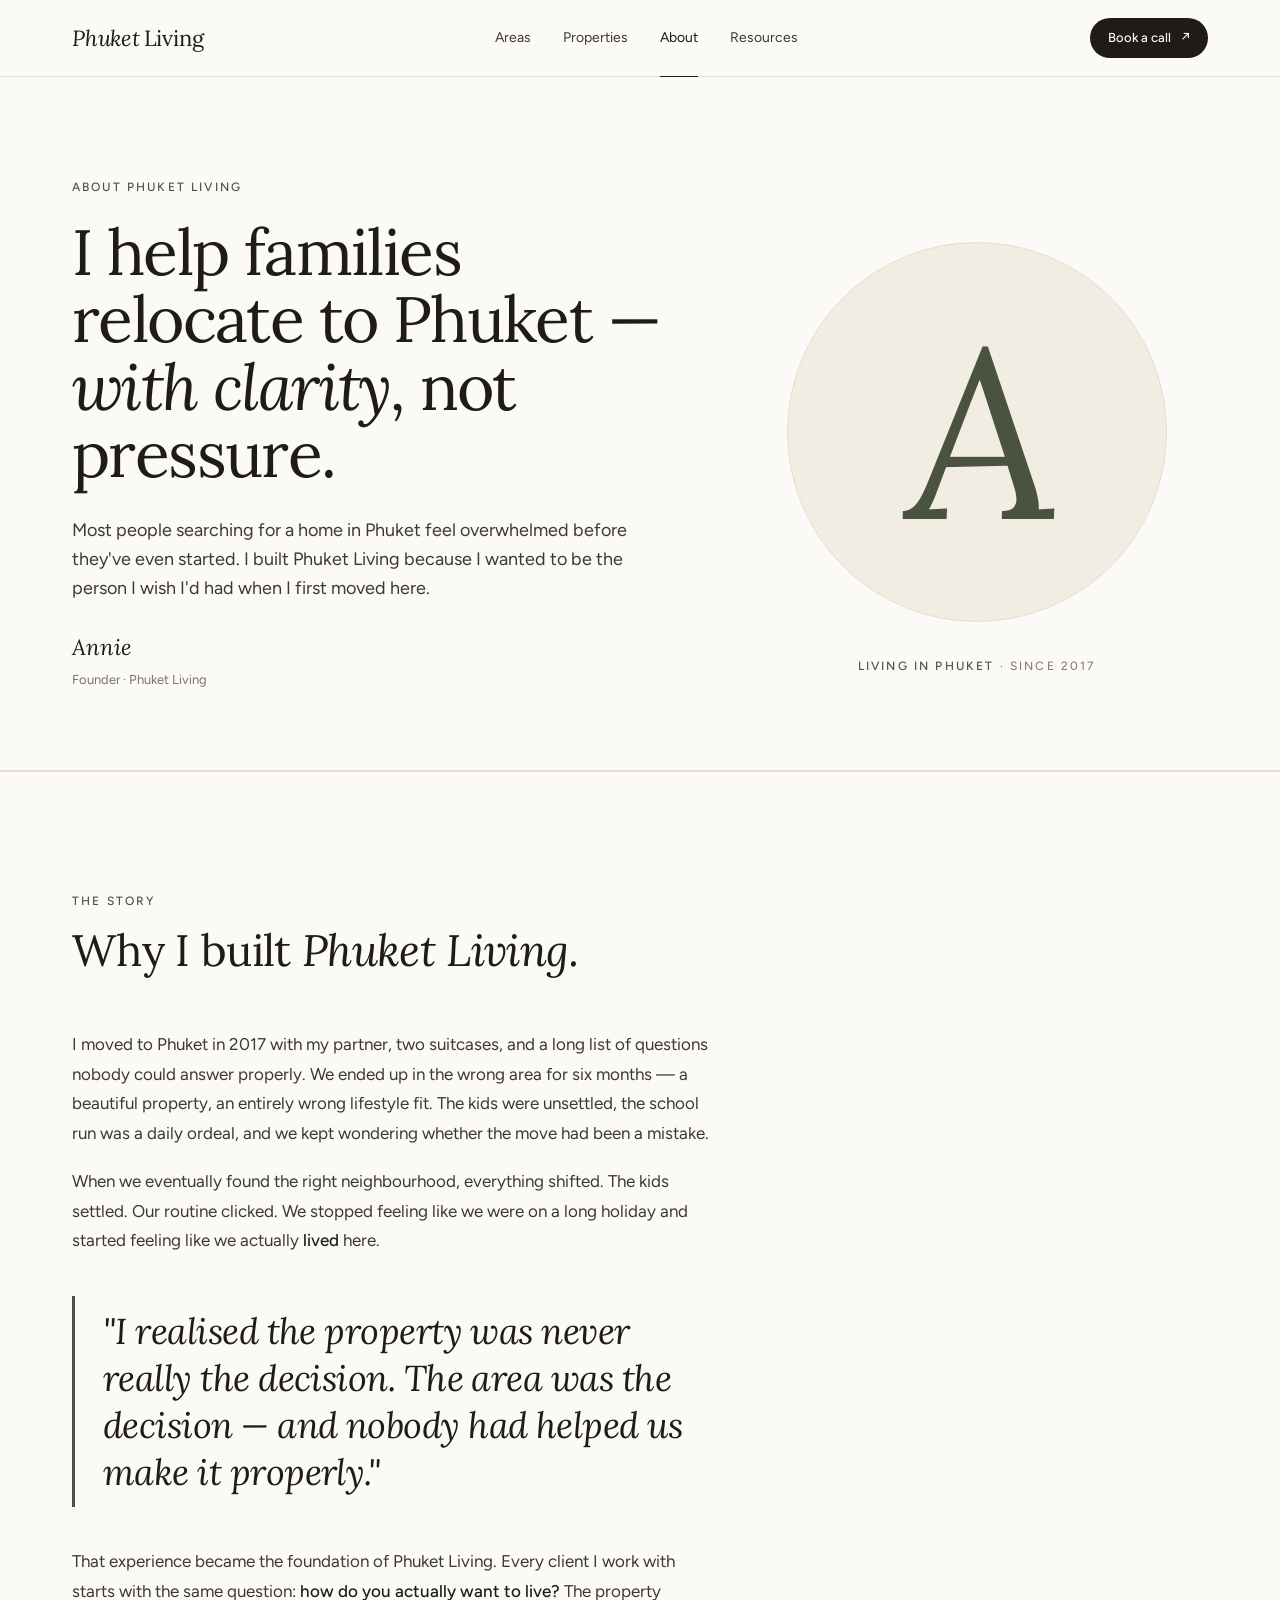
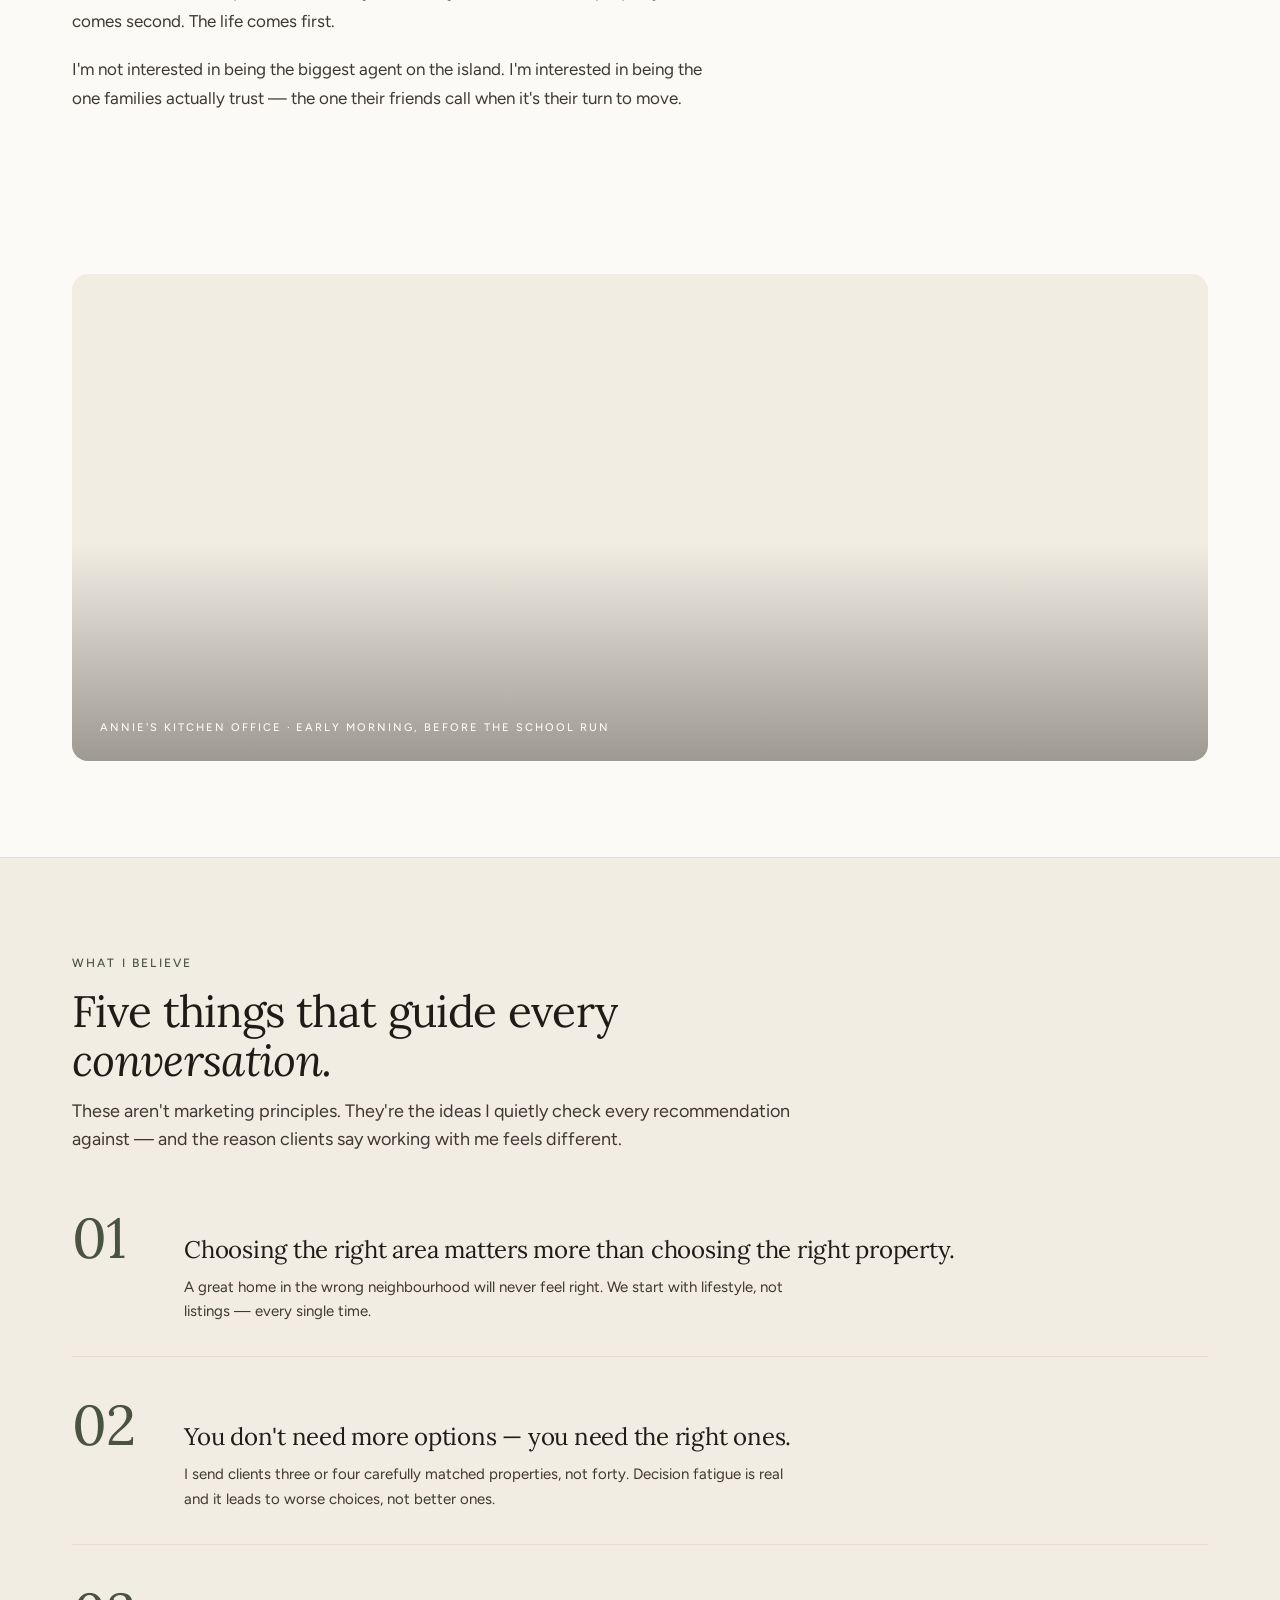
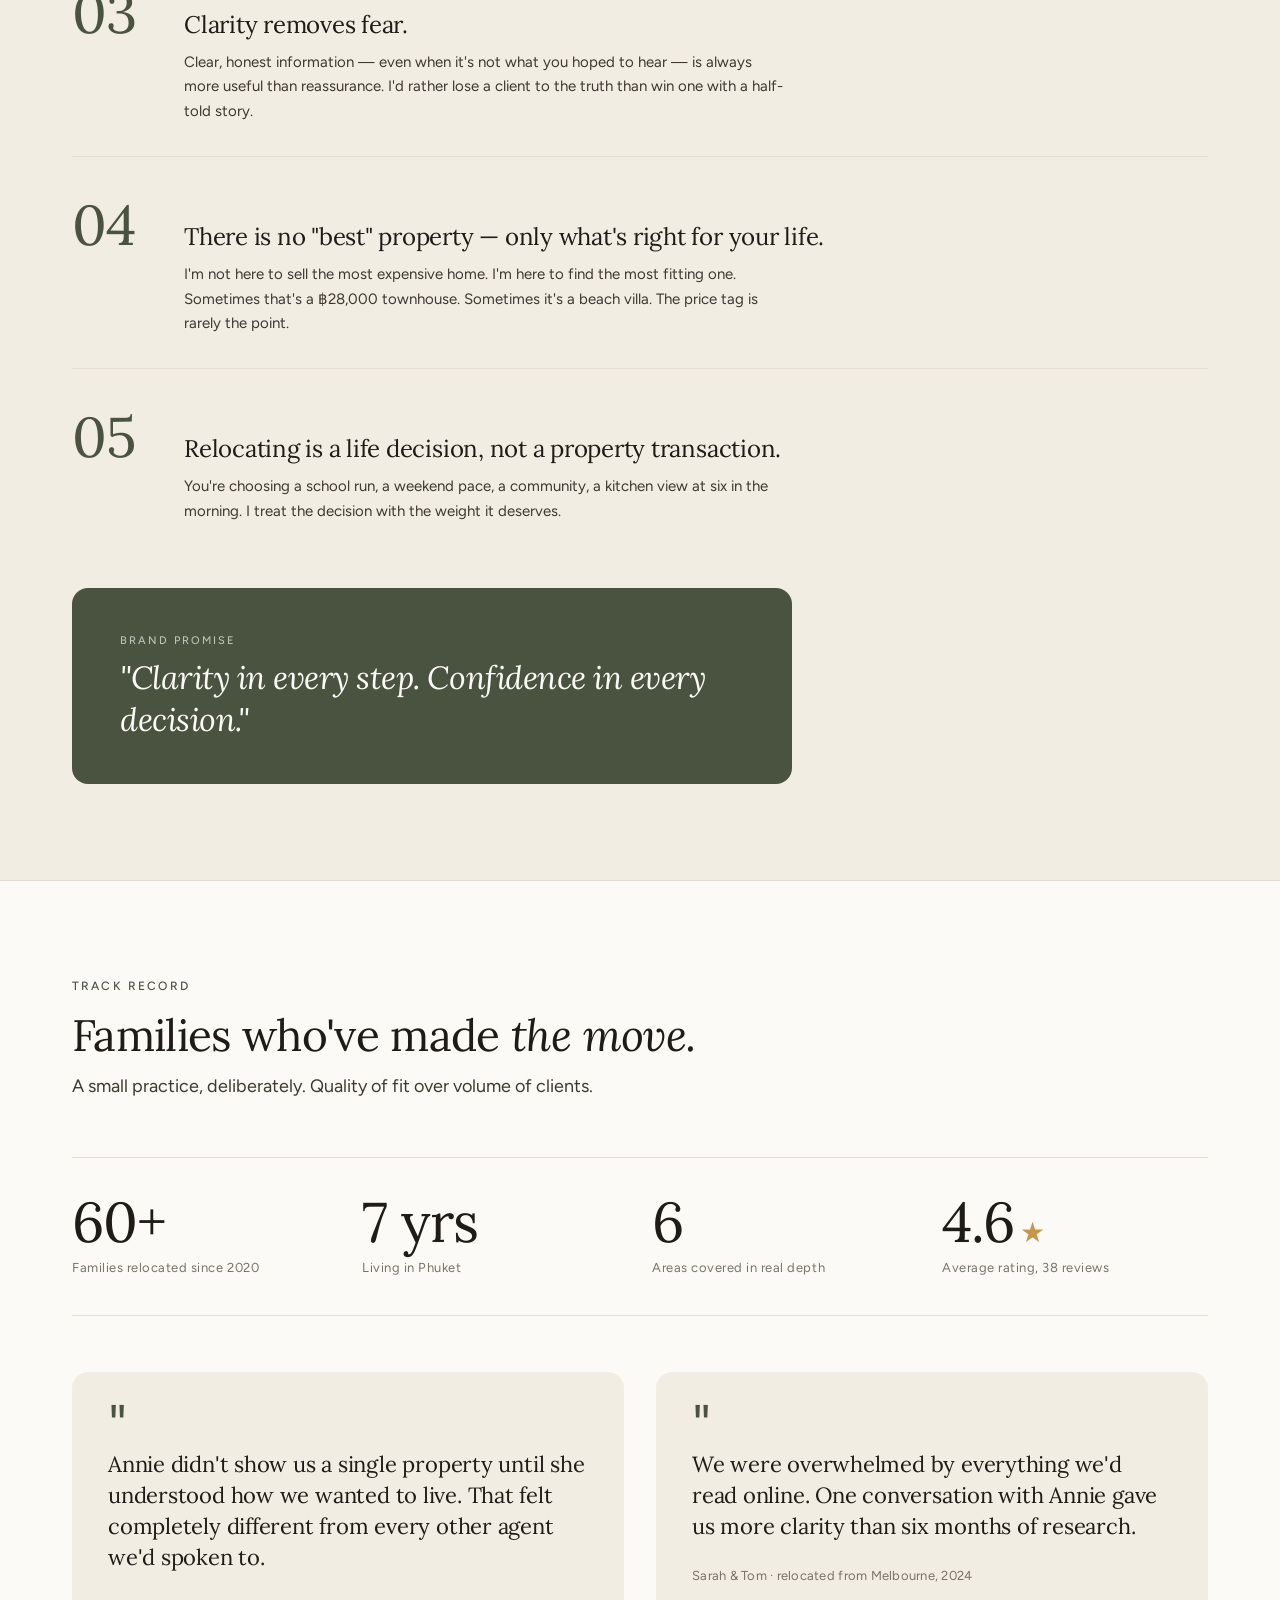
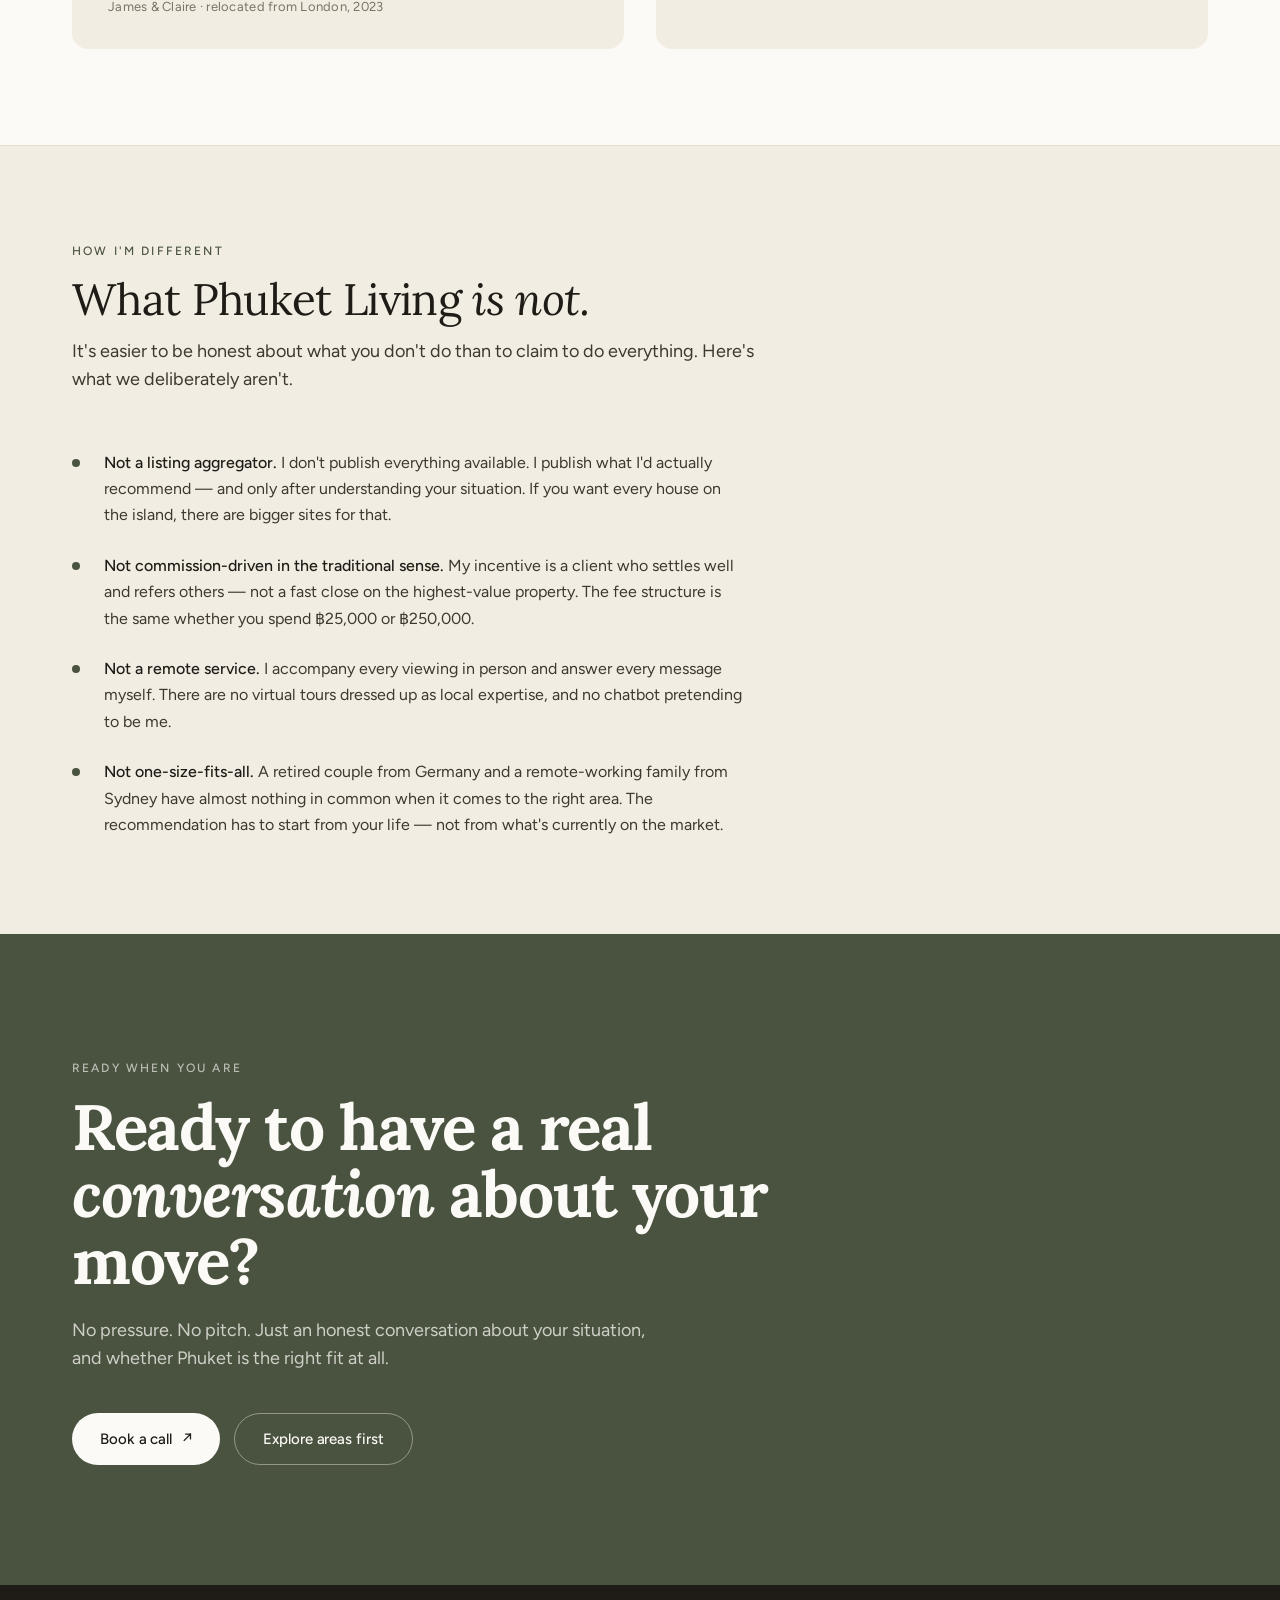
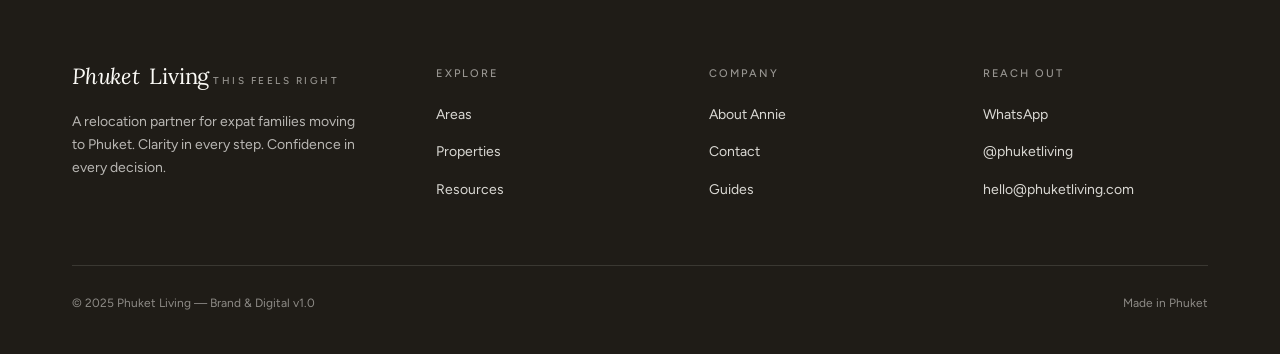
==== about.html @ 4c43e822 "Build About page (page 5 of high-fidelity rebuild) Editorial founder page that translates the brand " ====
<!DOCTYPE html>
<html lang="en">
<head>
<meta charset="UTF-8">
<meta name="viewport" content="width=device-width, initial-scale=1.0">
<title>About — Phuket Living</title>
<meta name="description" content="I help expat families relocate to Phuket — with clarity, not pressure. Annie, founder of Phuket Living. Living in Phuket since 2017.">

<link rel="preconnect" href="https://fonts.googleapis.com">
<link rel="preconnect" href="https://fonts.gstatic.com" crossorigin>
<link href="https://fonts.googleapis.com/css2?family=Lora:ital,wght@0,400;0,500;1,400;1,500&family=Figtree:wght@400;500;600&display=swap" rel="stylesheet">

<link rel="stylesheet" href="assets/css/main.css">
</head>
<body>

<!-- =========================================================
     NAV
     ========================================================= -->
<header class="site-nav">
  <div class="wrap row">
    <a href="index.html" class="wordmark" aria-label="Phuket Living — home">
      <span class="ph">Phuket</span><span>Living</span>
    </a>
    <nav class="links" aria-label="Primary">
      <a href="areas.html">Areas</a>
      <a href="properties.html">Properties</a>
      <a href="about.html" class="active">About</a>
      <a href="resources.html">Resources</a>
    </nav>
    <a href="contact.html" class="btn btn-primary btn-sm">Book a call <span class="arrow">↗</span></a>
    <button class="nav-toggle" aria-label="Open menu">
      <svg width="18" height="14" viewBox="0 0 18 14" fill="none"><path d="M1 1h16M1 7h16M1 13h16" stroke="#1F1C17" stroke-width="1.4" stroke-linecap="round"/></svg>
    </button>
  </div>
</header>

<!-- =========================================================
     ABOUT HERO
     ========================================================= -->
<section style="background: var(--paper); border-bottom: 1px solid var(--line);">
  <div class="wrap">
    <div class="about-hero">
      <div class="text">
        <span class="eyebrow">About Phuket Living</span>
        <h1>I help families relocate to Phuket — <em>with clarity,</em> not pressure.</h1>
        <p class="intro">Most people searching for a home in Phuket feel overwhelmed before they've even started. I built Phuket Living because I wanted to be the person I wish I'd had when I first moved here.</p>
        <p class="signature">Annie</p>
        <p class="role">Founder · Phuket Living</p>
      </div>
      <div>
        <div class="portrait">
          <span class="initial">A</span>
          <span class="since">Living in Phuket <span>· since 2017</span></span>
        </div>
      </div>
    </div>
  </div>
</section>

<!-- =========================================================
     THE STORY
     ========================================================= -->
<section class="section paper" style="padding-top: 120px;">
  <div class="wrap">
    <div class="section-head">
      <span class="eyebrow">The story</span>
      <h2 class="h2">Why I built <em>Phuket Living.</em></h2>
    </div>

    <div class="prose">
      <p>I moved to Phuket in 2017 with my partner, two suitcases, and a long list of questions nobody could answer properly. We ended up in the wrong area for six months — a beautiful property, an entirely wrong lifestyle fit. The kids were unsettled, the school run was a daily ordeal, and we kept wondering whether the move had been a mistake.</p>
      <p>When we eventually found the right neighbourhood, everything shifted. The kids settled. Our routine clicked. We stopped feeling like we were on a long holiday and started feeling like we actually <strong>lived</strong> here.</p>

      <div class="pull-quote">"I realised the property was never really the decision. The area was the decision — and nobody had helped us make it properly."</div>

      <p>That experience became the foundation of Phuket Living. Every client I work with starts with the same question: <strong>how do you actually want to live?</strong> The property comes second. The life comes first.</p>
      <p>I'm not interested in being the biggest agent on the island. I'm interested in being the one families actually trust — the one their friends call when it's their turn to move.</p>
    </div>
  </div>
</section>

<!-- =========================================================
     LIFESTYLE IMAGE STRIP
     ========================================================= -->
<section style="padding: 64px 0 96px; background: var(--paper);">
  <div class="wrap">
    <div class="hero-media" style="margin-top: 0; aspect-ratio: 21/9; background-image: url('https://images.unsplash.com/photo-1600596542815-ffad4c1539a9?auto=format&fit=crop&w=1800&q=80');">
      <span class="caption">Annie's kitchen office · early morning, before the school run</span>
    </div>
  </div>
</section>

<!-- =========================================================
     WHAT I BELIEVE
     ========================================================= -->
<section class="section sand">
  <div class="wrap">
    <div class="section-head">
      <span class="eyebrow">What I believe</span>
      <h2 class="h2">Five things that guide every <em>conversation.</em></h2>
      <p class="lead">These aren't marketing principles. They're the ideas I quietly check every recommendation against — and the reason clients say working with me feels different.</p>
    </div>

    <div class="belief-list">
      <div class="belief-item">
        <span class="belief-num">01</span>
        <div>
          <p class="belief-title">Choosing the right area matters more than choosing the right property.</p>
          <p class="belief-desc">A great home in the wrong neighbourhood will never feel right. We start with lifestyle, not listings — every single time.</p>
        </div>
      </div>

      <div class="belief-item">
        <span class="belief-num">02</span>
        <div>
          <p class="belief-title">You don't need more options — you need the right ones.</p>
          <p class="belief-desc">I send clients three or four carefully matched properties, not forty. Decision fatigue is real and it leads to worse choices, not better ones.</p>
        </div>
      </div>

      <div class="belief-item">
        <span class="belief-num">03</span>
        <div>
          <p class="belief-title">Clarity removes fear.</p>
          <p class="belief-desc">Clear, honest information — even when it's not what you hoped to hear — is always more useful than reassurance. I'd rather lose a client to the truth than win one with a half-told story.</p>
        </div>
      </div>

      <div class="belief-item">
        <span class="belief-num">04</span>
        <div>
          <p class="belief-title">There is no "best" property — only what's right for your life.</p>
          <p class="belief-desc">I'm not here to sell the most expensive home. I'm here to find the most fitting one. Sometimes that's a ฿28,000 townhouse. Sometimes it's a beach villa. The price tag is rarely the point.</p>
        </div>
      </div>

      <div class="belief-item">
        <span class="belief-num">05</span>
        <div>
          <p class="belief-title">Relocating is a life decision, not a property transaction.</p>
          <p class="belief-desc">You're choosing a school run, a weekend pace, a community, a kitchen view at six in the morning. I treat the decision with the weight it deserves.</p>
        </div>
      </div>
    </div>

    <div class="brand-promise">
      <span class="label">Brand promise</span>
      <span class="quote">"Clarity in every step. Confidence in every decision."</span>
    </div>
  </div>
</section>

<!-- =========================================================
     TRACK RECORD
     ========================================================= -->
<section class="section paper">
  <div class="wrap">
    <div class="section-head">
      <span class="eyebrow">Track record</span>
      <h2 class="h2">Families who've made <em>the move.</em></h2>
      <p class="lead">A small practice, deliberately. Quality of fit over volume of clients.</p>
    </div>

    <div class="stat-row four">
      <div class="stat">
        <div class="v">60+</div>
        <div class="k">Families relocated since 2020</div>
      </div>
      <div class="stat">
        <div class="v">7 yrs</div>
        <div class="k">Living in Phuket</div>
      </div>
      <div class="stat">
        <div class="v">6</div>
        <div class="k">Areas covered in real depth</div>
      </div>
      <div class="stat">
        <div class="v">4.6<span style="font-size:0.5em; color:var(--ochre); margin-left:6px;">★</span></div>
        <div class="k">Average rating, 38 reviews</div>
      </div>
    </div>

    <div class="quote-grid">
      <article class="quote-card">
        <div class="qmark">"</div>
        <p class="text">Annie didn't show us a single property until she understood how we wanted to live. That felt completely different from every other agent we'd spoken to.</p>
        <p class="attr">James &amp; Claire · relocated from London, 2023</p>
      </article>

      <article class="quote-card">
        <div class="qmark">"</div>
        <p class="text">We were overwhelmed by everything we'd read online. One conversation with Annie gave us more clarity than six months of research.</p>
        <p class="attr">Sarah &amp; Tom · relocated from Melbourne, 2024</p>
      </article>
    </div>
  </div>
</section>

<!-- =========================================================
     HOW I'M DIFFERENT (WHAT IT'S NOT)
     ========================================================= -->
<section class="section sand">
  <div class="wrap">
    <div class="section-head">
      <span class="eyebrow">How I'm different</span>
      <h2 class="h2">What Phuket Living <em>is not.</em></h2>
      <p class="lead">It's easier to be honest about what you don't do than to claim to do everything. Here's what we deliberately aren't.</p>
    </div>

    <div class="diff-list">
      <div class="diff-item">
        <span class="diff-dot"></span>
        <p class="diff-text"><strong>Not a listing aggregator.</strong> I don't publish everything available. I publish what I'd actually recommend — and only after understanding your situation. If you want every house on the island, there are bigger sites for that.</p>
      </div>
      <div class="diff-item">
        <span class="diff-dot"></span>
        <p class="diff-text"><strong>Not commission-driven in the traditional sense.</strong> My incentive is a client who settles well and refers others — not a fast close on the highest-value property. The fee structure is the same whether you spend ฿25,000 or ฿250,000.</p>
      </div>
      <div class="diff-item">
        <span class="diff-dot"></span>
        <p class="diff-text"><strong>Not a remote service.</strong> I accompany every viewing in person and answer every message myself. There are no virtual tours dressed up as local expertise, and no chatbot pretending to be me.</p>
      </div>
      <div class="diff-item">
        <span class="diff-dot"></span>
        <p class="diff-text"><strong>Not one-size-fits-all.</strong> A retired couple from Germany and a remote-working family from Sydney have almost nothing in common when it comes to the right area. The recommendation has to start from your life — not from what's currently on the market.</p>
      </div>
    </div>
  </div>
</section>

<!-- =========================================================
     FOOTER CTA
     ========================================================= -->
<section class="cta-block">
  <div class="wrap">
    <span class="eyebrow">Ready when you are</span>
    <h2>Ready to have a real <em>conversation</em> about your move?</h2>
    <p class="sub">No pressure. No pitch. Just an honest conversation about your situation, and whether Phuket is the right fit at all.</p>
    <div class="cta-row">
      <a href="contact.html" class="btn btn-on-dark">Book a call <span class="arrow">↗</span></a>
      <a href="areas.html" class="btn btn-ghost-on-dark">Explore areas first</a>
    </div>
  </div>
</section>

<!-- =========================================================
     FOOTER
     ========================================================= -->
<footer class="site-foot">
  <div class="wrap">
    <div class="row">
      <div>
        <span class="wordmark"><span class="ph">Phuket</span>&nbsp;Living<span class="tag">This feels right</span></span>
        <p>A relocation partner for expat families moving to Phuket. Clarity in every step. Confidence in every decision.</p>
      </div>
      <div>
        <h4>Explore</h4>
        <ul>
          <li><a href="areas.html">Areas</a></li>
          <li><a href="properties.html">Properties</a></li>
          <li><a href="resources.html">Resources</a></li>
        </ul>
      </div>
      <div>
        <h4>Company</h4>
        <ul>
          <li><a href="about.html">About Annie</a></li>
          <li><a href="contact.html">Contact</a></li>
          <li><a href="resources.html">Guides</a></li>
        </ul>
      </div>
      <div>
        <h4>Reach out</h4>
        <ul>
          <li><a href="#">WhatsApp</a></li>
          <li><a href="#">@phuketliving</a></li>
          <li><a href="mailto:hello@phuketliving.com">hello@phuketliving.com</a></li>
        </ul>
      </div>
    </div>
    <div class="legal">
      <span>© 2025 Phuket Living — Brand &amp; Digital v1.0</span>
      <span>Made in Phuket</span>
    </div>
  </div>
</footer>

</body>
</html>
---- assets/css/main.css ----
/* =========================================================
   Phuket Living — Design System v1.0
   Shared tokens & components
   ========================================================= */

/* --- Tokens --------------------------------------------- */
:root {
  /* Palette */
  --paper:      #FBFAF6;
  --sand:       #F2EDE3;
  --line:       #E4DED0;
  --olive:      #4A5340;
  --olive-soft: rgba(74, 83, 64, 0.08);
  --ochre:      #C9954B;
  --ochre-dark: #A67830;
  --ink:        #1F1C17;
  --ink-2:      #3D3830;
  --ink-muted:  #7A7365;
  --brown:      #7D5A3A;
  --leaf:       #6B7A55;
  --clay:       #BD8566;

  /* Typography */
  --serif: 'Lora', Georgia, 'Times New Roman', serif;
  --sans:  'Figtree', -apple-system, BlinkMacSystemFont, 'Segoe UI', sans-serif;

  /* Radii */
  --r-sm:   4px;
  --r-md:   8px;
  --r-lg:   16px;
  --r-pill: 999px;

  /* Layout */
  --container: 1200px;
  --gutter: 32px;

  /* Eyebrow / label tracking */
  --track-eyebrow: 0.18em;
}

/* --- Reset ---------------------------------------------- */
*, *::before, *::after { box-sizing: border-box; margin: 0; padding: 0; }
html { -webkit-font-smoothing: antialiased; -moz-osx-font-smoothing: grayscale; }
body {
  font-family: var(--sans);
  font-size: 16px;
  line-height: 1.6;
  color: var(--ink);
  background: var(--paper);
  font-weight: 400;
}
img, svg { display: block; max-width: 100%; }
a { color: inherit; text-decoration: none; }
button { font-family: inherit; cursor: pointer; border: none; background: none; color: inherit; }
::selection { background: var(--olive); color: var(--paper); }

/* --- Type scale ----------------------------------------- */
.display {
  font-family: var(--serif);
  font-weight: 400;
  font-size: clamp(48px, 8vw, 96px);
  line-height: 0.98;
  letter-spacing: -0.03em;
  color: var(--ink);
}
.h1 {
  font-family: var(--serif);
  font-weight: 400;
  font-size: clamp(40px, 5.5vw, 64px);
  line-height: 1.04;
  letter-spacing: -0.02em;
}
.h2 {
  font-family: var(--serif);
  font-weight: 400;
  font-size: clamp(30px, 3.6vw, 44px);
  line-height: 1.1;
  letter-spacing: -0.015em;
}
.h3 {
  font-family: var(--serif);
  font-weight: 400;
  font-size: 24px;
  line-height: 1.25;
  letter-spacing: -0.01em;
}
.lead {
  font-family: var(--sans);
  font-size: 18px;
  line-height: 1.55;
  color: var(--ink-2);
  font-weight: 400;
}
.body { font-size: 16px; line-height: 1.65; color: var(--ink-2); }
.small { font-size: 14px; line-height: 1.55; color: var(--ink-muted); }
.eyebrow {
  font-family: var(--sans);
  font-size: 12px;
  font-weight: 500;
  text-transform: uppercase;
  letter-spacing: var(--track-eyebrow);
  color: var(--ink-muted);
}
em, .it { font-style: italic; font-family: var(--serif); }

/* --- Layout helpers ------------------------------------- */
.wrap {
  max-width: var(--container);
  margin: 0 auto;
  padding: 0 var(--gutter);
}
.section { padding: 96px 0; border-top: 1px solid var(--line); }
.section.tight { padding: 72px 0; }
.section.sand  { background: var(--sand); }
.section.paper { background: var(--paper); }
.section-head { display: grid; gap: 14px; margin-bottom: 56px; max-width: 720px; }
.section-head .eyebrow { color: var(--olive); }

/* --- Buttons (pill, generous padding) ------------------- */
.btn {
  display: inline-flex;
  align-items: center;
  gap: 10px;
  height: 52px;
  padding: 0 28px;
  border-radius: var(--r-pill);
  font-family: var(--sans);
  font-size: 15px;
  font-weight: 500;
  letter-spacing: -0.005em;
  white-space: nowrap;
  transition: transform .15s ease, background .2s ease, color .2s ease, border-color .2s ease;
}
.btn:hover { transform: translateY(-1px); }
.btn-primary { background: var(--ink); color: var(--paper); }
.btn-primary:hover { background: var(--ink-2); }
.btn-accent { background: var(--ochre); color: var(--paper); }
.btn-accent:hover { background: var(--ochre-dark); }
.btn-secondary { background: var(--olive); color: var(--paper); }
.btn-secondary:hover { background: #3a4233; }
.btn-outline { background: transparent; color: var(--ink); border: 1px solid var(--ink); }
.btn-outline:hover { background: var(--ink); color: var(--paper); }
.btn-ghost { background: transparent; color: var(--ink); padding: 0 12px; }
.btn-ghost:hover { color: var(--olive); }
.btn-on-dark { background: var(--paper); color: var(--ink); }
.btn-on-dark:hover { background: var(--sand); }
.btn-ghost-on-dark { background: transparent; color: var(--paper); border: 1px solid rgba(251,250,246,0.4); }
.btn-ghost-on-dark:hover { border-color: var(--paper); }
.btn-sm { height: 40px; padding: 0 18px; font-size: 13px; }
.btn-lg { height: 60px; padding: 0 34px; font-size: 16px; }
.btn .arrow { display: inline-block; transition: transform .2s ease; }
.btn:hover .arrow { transform: translate(2px, -2px); }

/* --- Chips & tags --------------------------------------- */
.chip {
  display: inline-flex;
  align-items: center;
  height: 36px;
  padding: 0 16px;
  border-radius: var(--r-pill);
  border: 1px solid var(--line);
  background: var(--paper);
  font-size: 13px;
  color: var(--ink-2);
  transition: border-color .15s, background .15s, color .15s;
}
.chip:hover { border-color: var(--ink-muted); }
.chip.active, .chip.sel { background: var(--ink); color: var(--paper); border-color: var(--ink); }

/* --- Wordmark ------------------------------------------- */
.wordmark {
  font-family: var(--serif);
  font-weight: 400;
  font-size: 22px;
  letter-spacing: -0.01em;
  line-height: 1;
  color: var(--ink);
  display: inline-flex;
  align-items: baseline;
  gap: 4px;
}
.wordmark .ph { font-style: italic; }
.wordmark.lg { font-size: 56px; }
.wordmark.xl { font-size: 96px; }
.wordmark .tag {
  display: block;
  font-family: var(--sans);
  font-size: 10px;
  font-weight: 500;
  letter-spacing: 0.25em;
  text-transform: uppercase;
  color: var(--ink-muted);
  margin-top: 6px;
}

/* --- Nav ------------------------------------------------ */
.site-nav {
  position: sticky;
  top: 0;
  z-index: 80;
  background: rgba(251, 250, 246, 0.92);
  backdrop-filter: saturate(140%) blur(10px);
  -webkit-backdrop-filter: saturate(140%) blur(10px);
  border-bottom: 1px solid var(--line);
}
.site-nav .row {
  display: flex;
  align-items: center;
  justify-content: space-between;
  height: 76px;
}
.site-nav .links {
  display: flex;
  gap: 32px;
}
.site-nav .links a {
  font-size: 14px;
  color: var(--ink-2);
  font-weight: 400;
  transition: color .15s;
  position: relative;
}
.site-nav .links a:hover { color: var(--ink); }
.site-nav .links a.active { color: var(--ink); }
.site-nav .links a.active::after {
  content: '';
  position: absolute;
  left: 0; right: 0; bottom: -28px;
  height: 1px; background: var(--ink);
}
.site-nav .nav-cta { white-space: nowrap; }
.nav-toggle { display: none; }

/* --- Hero (homepage) ------------------------------------ */
.hero {
  padding: 120px 0 96px;
  background: var(--paper);
  position: relative;
  overflow: hidden;
}
.hero-media {
  margin-top: 64px;
  border-radius: var(--r-lg);
  overflow: hidden;
  aspect-ratio: 21 / 9;
  background-color: var(--sand);
  background-size: cover;
  background-position: center;
  position: relative;
}
.hero-media::after {
  content: '';
  position: absolute; inset: 0;
  background: linear-gradient(180deg, rgba(31,28,23,0) 55%, rgba(31,28,23,0.4) 100%);
}
.hero-media .caption {
  position: absolute;
  left: 28px; bottom: 24px;
  color: var(--paper);
  z-index: 2;
  font-family: var(--sans);
  font-size: 11px;
  font-weight: 500;
  letter-spacing: 0.18em;
  text-transform: uppercase;
}
@media (max-width: 720px) {
  .hero-media { aspect-ratio: 4 / 3; margin-top: 40px; }
}

/* --- Hero (sub-page variant) ---------------------------- */
.hero-sub {
  padding: 96px 0 72px;
  background: var(--paper);
  border-bottom: 1px solid var(--line);
}
.hero-sub .eyebrow { color: var(--olive); margin-bottom: 22px; display: inline-block; }
.hero-sub h1 {
  font-family: var(--serif);
  font-weight: 400;
  font-size: clamp(40px, 6vw, 72px);
  line-height: 1.02;
  letter-spacing: -0.025em;
  color: var(--ink);
  max-width: 18ch;
  margin-bottom: 28px;
}
.hero-sub h1 em { font-style: italic; }
.hero-sub .sub {
  font-size: 18px;
  line-height: 1.55;
  color: var(--ink-2);
  max-width: 60ch;
}

/* --- Matcher (areas page) ------------------------------- */
.matcher {
  background: var(--sand);
  border: 1px solid var(--line);
  border-radius: var(--r-lg);
  padding: 56px 56px 48px;
}
.matcher .q-label {
  font-family: var(--sans);
  font-size: 12px;
  font-weight: 500;
  letter-spacing: var(--track-eyebrow);
  text-transform: uppercase;
  color: var(--ink-muted);
  margin-bottom: 14px;
}
.matcher .q-label .num {
  display: inline-block;
  margin-right: 10px;
  color: var(--olive);
}
.matcher .q-row { margin-bottom: 32px; }
.matcher .opt-row { display: flex; gap: 8px; flex-wrap: wrap; }
.matcher .opt-btn {
  display: inline-flex;
  align-items: center;
  height: 42px;
  padding: 0 20px;
  border-radius: var(--r-pill);
  border: 1px solid var(--line);
  background: var(--paper);
  color: var(--ink-2);
  font-size: 14px;
  transition: all .15s;
}
.matcher .opt-btn:hover { border-color: var(--ink-muted); color: var(--ink); }
.matcher .opt-btn.sel {
  background: var(--ink);
  color: var(--paper);
  border-color: var(--ink);
}

.matcher .result {
  margin-top: 8px;
  background: var(--paper);
  border: 1px solid var(--line);
  border-radius: var(--r-lg);
  padding: 32px 36px;
  display: none;
}
.matcher .result.show { display: block; }
.matcher .result .r-label {
  font-family: var(--sans);
  font-size: 11px;
  font-weight: 500;
  letter-spacing: var(--track-eyebrow);
  text-transform: uppercase;
  color: var(--olive);
  margin-bottom: 8px;
}
.matcher .result .r-area {
  font-family: var(--serif);
  font-size: 36px;
  font-weight: 400;
  letter-spacing: -0.015em;
  font-style: italic;
  color: var(--ink);
  margin-bottom: 8px;
}
.matcher .result .r-why {
  font-size: 15px;
  line-height: 1.6;
  color: var(--ink-2);
  max-width: 56ch;
  margin-bottom: 22px;
}

/* --- Comparison table ----------------------------------- */
.compare-table {
  width: 100%;
  border-collapse: separate;
  border-spacing: 0;
  font-family: var(--sans);
  border: 1px solid var(--line);
  border-radius: var(--r-lg);
  overflow: hidden;
}
.compare-table th,
.compare-table td {
  padding: 16px 16px;
  text-align: left;
  border-bottom: 1px solid var(--line);
  vertical-align: middle;
}
.compare-table thead th {
  font-family: var(--sans);
  font-size: 11px;
  font-weight: 600;
  letter-spacing: var(--track-eyebrow);
  text-transform: uppercase;
  color: var(--ink-muted);
  background: var(--sand);
}
.compare-table thead th:first-child { background: var(--sand); }
.compare-table tbody td {
  font-size: 14px;
  color: var(--ink);
}
.compare-table tbody td.label {
  font-family: var(--sans);
  font-size: 11px;
  font-weight: 500;
  letter-spacing: 0.06em;
  text-transform: uppercase;
  color: var(--ink-muted);
  background: var(--sand);
  width: 14%;
  white-space: nowrap;
}
.compare-table .area-h { font-size: 18px; }
.compare-table tbody td.good { color: var(--olive); font-weight: 500; }
.compare-table tbody td.mid  { color: var(--ochre-dark); }
.compare-table tbody tr:last-child td { border-bottom: none; }
.compare-table .area-h {
  font-family: var(--serif);
  font-size: 22px;
  font-weight: 400;
  font-style: italic;
  letter-spacing: -0.005em;
  color: var(--ink);
  text-transform: none;
}

/* --- Areas-page wide grid ------------------------------- */
.areas-grid {
  display: grid;
  grid-template-columns: repeat(2, 1fr);
  gap: 32px;
}
.areas-grid .area-card .media { aspect-ratio: 16 / 10; }
.areas-grid .area-card .body .name { font-size: 32px; }

@media (max-width: 1024px) {
  .matcher { padding: 40px 28px; }
  .areas-grid { grid-template-columns: 1fr; }
}
@media (max-width: 720px) {
  .matcher { padding: 32px 22px; }
  .matcher .result { padding: 24px 22px; }
  .matcher .result .r-area { font-size: 28px; }
  .compare-table th, .compare-table td { padding: 14px 14px; font-size: 13px; }
  .compare-table .area-h { font-size: 18px; }
}

/* --- Breadcrumb ----------------------------------------- */
.breadcrumb {
  padding: 22px 0 18px;
  background: var(--paper);
  border-bottom: 1px solid var(--line);
}
.breadcrumb-text {
  font-family: var(--sans);
  font-size: 13px;
  color: var(--ink-muted);
  letter-spacing: 0.01em;
}
.breadcrumb-text a {
  color: var(--olive);
  transition: color .15s;
}
.breadcrumb-text a:hover { color: var(--ink); }
.breadcrumb-text .sep { margin: 0 10px; opacity: 0.5; }
.breadcrumb-text .here { color: var(--ink); }

/* --- Guide hero ----------------------------------------- */
.guide-hero {
  padding: 72px 0 80px;
  background: var(--paper);
}
.guide-hero .eyebrow { color: var(--olive); margin-bottom: 22px; display: inline-block; }
.guide-hero h1 {
  font-family: var(--serif);
  font-weight: 400;
  font-size: clamp(48px, 7vw, 88px);
  line-height: 1.0;
  letter-spacing: -0.03em;
  color: var(--ink);
  max-width: 16ch;
  margin-bottom: 28px;
}
.guide-hero h1 em { font-style: italic; }
.guide-hero .sub {
  font-size: 18px;
  line-height: 1.6;
  color: var(--ink-2);
  max-width: 60ch;
  margin-bottom: 36px;
}

/* --- Verdict bar (Annie's honest take) ------------------ */
.verdict-bar {
  background: var(--sand);
  border: 1px solid var(--line);
  border-left: 3px solid var(--olive);
  border-radius: var(--r-md);
  padding: 22px 28px 24px;
  max-width: 640px;
}
.verdict-label {
  font-family: var(--sans);
  font-size: 11px;
  font-weight: 500;
  letter-spacing: var(--track-eyebrow);
  text-transform: uppercase;
  color: var(--olive);
  margin-bottom: 8px;
}
.verdict-text {
  font-family: var(--serif);
  font-style: italic;
  font-size: 19px;
  line-height: 1.45;
  letter-spacing: -0.005em;
  color: var(--ink);
}

/* --- Facts grid (at-a-glance) --------------------------- */
.facts-grid-6 {
  display: grid;
  grid-template-columns: repeat(6, 1fr);
  gap: 16px;
}
.fact-card {
  background: var(--paper);
  border: 1px solid var(--line);
  border-radius: var(--r-md);
  padding: 26px 22px;
}
.fact-card .v {
  font-family: var(--serif);
  font-size: 28px;
  font-weight: 400;
  letter-spacing: -0.015em;
  line-height: 1.1;
  color: var(--ink);
  margin-bottom: 10px;
}
.fact-card .k {
  font-size: 12px;
  color: var(--ink-muted);
  letter-spacing: 0.03em;
  line-height: 1.4;
}

/* --- Life rows ------------------------------------------ */
.life-list { display: grid; }
.life-row {
  display: grid;
  grid-template-columns: 64px 1fr;
  gap: 28px;
  padding: 32px 0;
  border-bottom: 1px solid var(--line);
  align-items: flex-start;
}
.life-row:first-child { padding-top: 0; }
.life-row:last-child { border-bottom: none; }
.life-icon {
  width: 52px;
  height: 52px;
  border-radius: var(--r-md);
  background: var(--olive-soft);
  color: var(--olive);
  display: flex;
  align-items: center;
  justify-content: center;
}
.life-title {
  font-family: var(--serif);
  font-size: 22px;
  font-weight: 400;
  letter-spacing: -0.01em;
  color: var(--ink);
  margin-bottom: 8px;
}
.life-desc {
  font-size: 16px;
  line-height: 1.65;
  color: var(--ink-2);
  max-width: 64ch;
}

/* --- Honest cards (pros / cons) ------------------------- */
.honest-grid {
  display: grid;
  grid-template-columns: 1fr 1fr;
  gap: 24px;
}
.honest-card {
  border-radius: var(--r-lg);
  padding: 32px 32px 28px;
  border: 1px solid var(--line);
}
.honest-card.pro {
  background: var(--olive-soft);
  border-color: rgba(74, 83, 64, 0.20);
}
.honest-card.con {
  background: rgba(201, 149, 75, 0.10);
  border-color: rgba(201, 149, 75, 0.30);
}
.honest-title {
  font-family: var(--sans);
  font-size: 11px;
  font-weight: 600;
  letter-spacing: var(--track-eyebrow);
  text-transform: uppercase;
  margin-bottom: 18px;
}
.honest-card.pro .honest-title { color: var(--olive); }
.honest-card.con .honest-title { color: var(--ochre-dark); }
.honest-list {
  list-style: none;
  display: grid;
  gap: 12px;
}
.honest-list li {
  position: relative;
  padding-left: 24px;
  font-size: 15px;
  line-height: 1.55;
  color: var(--ink);
}
.honest-list li::before {
  content: '';
  position: absolute;
  left: 0; top: 11px;
  width: 14px; height: 1px;
  background: var(--ink-muted);
}

/* --- Area pills (other-areas nav) ----------------------- */
.area-pills {
  display: flex;
  gap: 12px;
  flex-wrap: wrap;
}
.area-pill {
  display: inline-flex;
  align-items: center;
  gap: 8px;
  height: 46px;
  padding: 0 24px;
  border-radius: var(--r-pill);
  border: 1px solid var(--line);
  background: var(--paper);
  color: var(--ink);
  font-size: 14px;
  font-family: var(--sans);
  transition: all .15s;
}
.area-pill:hover {
  border-color: var(--ink);
  background: var(--ink);
  color: var(--paper);
}

@media (max-width: 1024px) {
  .facts-grid-6 { grid-template-columns: repeat(3, 1fr); }
  .honest-grid { grid-template-columns: 1fr; }
}
@media (max-width: 720px) {
  .guide-hero { padding: 56px 0 64px; }
  .facts-grid-6 { grid-template-columns: repeat(2, 1fr); }
  .fact-card .v { font-size: 22px; }
  .life-row { grid-template-columns: 1fr; gap: 14px; padding: 24px 0; }
  .life-icon { width: 44px; height: 44px; }
  .verdict-bar { padding: 18px 22px; }
  .verdict-text { font-size: 17px; }
  .honest-card { padding: 24px 22px; }
}

/* --- Filter card (Properties page) ---------------------- */
.filter-bar {
  background: var(--sand);
  border: 1px solid var(--line);
  border-radius: var(--r-lg);
  padding: 32px 36px 28px;
  margin-bottom: 40px;
}
.filter-bar-head {
  display: flex;
  justify-content: space-between;
  align-items: flex-end;
  gap: 24px;
  flex-wrap: wrap;
  margin-bottom: 28px;
}
.filter-bar-head .text { max-width: 56ch; }
.filter-bar-head .eyebrow {
  color: var(--olive);
  margin-bottom: 10px;
  display: inline-block;
}
.filter-bar-head h3 {
  font-family: var(--serif);
  font-size: 28px;
  font-weight: 400;
  letter-spacing: -0.015em;
  color: var(--ink);
  line-height: 1.2;
  margin-bottom: 8px;
}
.filter-bar-head h3 em { font-style: italic; }
.filter-bar-head .sub {
  font-size: 14px;
  line-height: 1.55;
  color: var(--ink-2);
}
.filter-bar-head .count-pill {
  display: inline-flex;
  align-items: baseline;
  gap: 6px;
  background: var(--paper);
  border: 1px solid var(--line);
  border-radius: var(--r-pill);
  padding: 10px 18px;
  font-family: var(--sans);
  font-size: 13px;
  color: var(--ink-muted);
  white-space: nowrap;
}
.filter-bar-head .count-pill strong {
  font-family: var(--serif);
  font-size: 22px;
  font-weight: 400;
  color: var(--ink);
  line-height: 1;
}

.filter-group {
  display: grid;
  grid-template-columns: 96px 1fr;
  align-items: center;
  gap: 16px;
  padding: 14px 0;
  border-top: 1px solid var(--line);
}
.filter-group:first-of-type { border-top: 1px solid var(--line); }
.filter-label {
  font-family: var(--sans);
  font-size: 11px;
  font-weight: 500;
  letter-spacing: var(--track-eyebrow);
  text-transform: uppercase;
  color: var(--ink-muted);
}
.filter-pills {
  display: flex;
  gap: 8px;
  flex-wrap: wrap;
}
.fpill {
  display: inline-flex;
  align-items: center;
  height: 38px;
  padding: 0 18px;
  border-radius: var(--r-pill);
  border: 1px solid var(--line);
  background: var(--paper);
  font-family: var(--sans);
  font-size: 13px;
  color: var(--ink-2);
  cursor: pointer;
  transition: all .15s;
}
.fpill:hover { border-color: var(--ink-muted); color: var(--ink); }
.fpill.active {
  background: var(--ink);
  color: var(--paper);
  border-color: var(--ink);
}

.filter-foot {
  display: flex;
  justify-content: flex-end;
  align-items: center;
  gap: 16px;
  padding-top: 18px;
  margin-top: 4px;
  border-top: 1px solid var(--line);
}
.filter-foot .helper {
  font-family: var(--sans);
  font-size: 12px;
  color: var(--ink-muted);
  margin-right: auto;
}
.reset-btn {
  display: inline-flex;
  align-items: center;
  gap: 6px;
  font-family: var(--sans);
  font-size: 13px;
  color: var(--ink-muted);
  background: transparent;
  padding: 8px 14px;
  border-radius: var(--r-pill);
  transition: color .15s, background .15s;
}
.reset-btn:hover { color: var(--ink); background: var(--paper); }
.reset-btn:disabled { opacity: 0.4; cursor: default; }
.reset-btn:disabled:hover { background: transparent; color: var(--ink-muted); }

.empty-state {
  padding: 80px 24px;
  text-align: center;
  background: var(--sand);
  border-radius: var(--r-lg);
  display: none;
}
.empty-state.show { display: block; }
.empty-state h3 {
  font-family: var(--serif);
  font-size: 28px;
  font-style: italic;
  color: var(--ink);
  margin-bottom: 8px;
}
.empty-state p {
  font-size: 15px;
  color: var(--ink-2);
  max-width: 44ch;
  margin: 0 auto;
}

@media (max-width: 720px) {
  .filter-bar { padding: 22px 22px 18px; }
  .filter-bar-head h3 { font-size: 22px; }
  .filter-group { grid-template-columns: 1fr; gap: 8px; padding: 16px 0; }
  .filter-foot { flex-wrap: wrap; }
}

/* --- About page ----------------------------------------- */
.about-hero {
  display: grid;
  grid-template-columns: 1.3fr 1fr;
  gap: 72px;
  align-items: center;
  padding: 96px 0 80px;
}
.about-hero .text .eyebrow { color: var(--olive); margin-bottom: 22px; display: inline-block; }
.about-hero h1 {
  font-family: var(--serif);
  font-weight: 400;
  font-size: clamp(40px, 5.5vw, 64px);
  line-height: 1.05;
  letter-spacing: -0.025em;
  color: var(--ink);
  margin-bottom: 28px;
}
.about-hero h1 em { font-style: italic; }
.about-hero p.intro {
  font-size: 18px;
  line-height: 1.6;
  color: var(--ink-2);
  max-width: 52ch;
  margin-bottom: 28px;
}
.about-hero .signature {
  font-family: var(--serif);
  font-style: italic;
  font-size: 22px;
  letter-spacing: -0.005em;
  color: var(--ink);
}
.about-hero .role {
  font-family: var(--sans);
  font-size: 13px;
  color: var(--ink-muted);
  margin-top: 4px;
}

.portrait {
  width: 100%;
  max-width: 380px;
  aspect-ratio: 1;
  border-radius: 50%;
  background: var(--sand);
  border: 1px solid var(--line);
  display: flex;
  align-items: center;
  justify-content: center;
  position: relative;
  margin: 0 auto;
}
.portrait .initial {
  font-family: var(--serif);
  font-style: italic;
  font-weight: 400;
  font-size: 240px;
  color: var(--olive);
  line-height: 1;
  letter-spacing: -0.04em;
}
.portrait .since {
  position: absolute;
  bottom: -56px;
  left: 50%;
  transform: translateX(-50%);
  text-align: center;
  font-family: var(--sans);
  font-size: 12px;
  font-weight: 500;
  letter-spacing: var(--track-eyebrow);
  text-transform: uppercase;
  color: var(--olive);
  white-space: nowrap;
}
.portrait .since span { color: var(--ink-muted); font-weight: 400; }

/* Pull quote */
.pull-quote {
  font-family: var(--serif);
  font-style: italic;
  font-size: clamp(24px, 3vw, 36px);
  line-height: 1.3;
  letter-spacing: -0.015em;
  color: var(--ink);
  border-left: 3px solid var(--olive);
  padding: 12px 0 12px 28px;
  margin: 40px 0;
  max-width: 32ch;
}

/* Story prose */
.prose {
  max-width: 64ch;
}
.prose p {
  font-size: 17px;
  line-height: 1.75;
  color: var(--ink-2);
  margin-bottom: 18px;
}
.prose p:last-child { margin-bottom: 0; }
.prose strong { color: var(--ink); font-weight: 500; }

/* Beliefs list */
.belief-list { display: grid; gap: 8px; }
.belief-item {
  display: grid;
  grid-template-columns: 80px 1fr;
  gap: 32px;
  padding: 32px 0;
  border-bottom: 1px solid var(--line);
  align-items: baseline;
}
.belief-item:first-child { padding-top: 0; }
.belief-item:last-child { border-bottom: none; }
.belief-num {
  font-family: var(--serif);
  font-size: 56px;
  font-weight: 400;
  letter-spacing: -0.02em;
  color: var(--olive);
  line-height: 1;
}
.belief-title {
  font-family: var(--serif);
  font-size: 24px;
  font-weight: 400;
  letter-spacing: -0.01em;
  color: var(--ink);
  line-height: 1.25;
  margin-bottom: 10px;
}
.belief-desc {
  font-size: 15px;
  line-height: 1.65;
  color: var(--ink-2);
  max-width: 60ch;
}

/* Brand promise callout */
.brand-promise {
  background: var(--olive);
  color: var(--paper);
  border-radius: var(--r-lg);
  padding: 44px 48px;
  margin-top: 32px;
  display: flex;
  flex-direction: column;
  gap: 8px;
  max-width: 720px;
}
.brand-promise .label {
  font-family: var(--sans);
  font-size: 11px;
  font-weight: 500;
  letter-spacing: var(--track-eyebrow);
  text-transform: uppercase;
  color: rgba(251,250,246,0.65);
}
.brand-promise .quote {
  font-family: var(--serif);
  font-style: italic;
  font-size: clamp(22px, 2.5vw, 32px);
  line-height: 1.3;
  letter-spacing: -0.015em;
  color: var(--paper);
}

/* About stats — 4 cols */
.stat-row.four {
  grid-template-columns: repeat(4, 1fr);
}

/* Diff list (what it's not) */
.diff-list { display: grid; gap: 24px; }
.diff-item {
  display: grid;
  grid-template-columns: 14px 1fr;
  gap: 18px;
  align-items: flex-start;
}
.diff-dot {
  width: 8px;
  height: 8px;
  border-radius: 50%;
  background: var(--olive);
  margin-top: 9px;
}
.diff-text {
  font-size: 16px;
  line-height: 1.65;
  color: var(--ink-2);
  max-width: 64ch;
}
.diff-text strong { color: var(--ink); font-weight: 500; }

@media (max-width: 1024px) {
  .about-hero { grid-template-columns: 1fr; gap: 56px; padding: 64px 0; text-align: left; }
  .portrait { max-width: 280px; }
  .portrait .initial { font-size: 180px; }
  .stat-row.four { grid-template-columns: repeat(2, 1fr); }
}
@media (max-width: 720px) {
  .belief-item { grid-template-columns: 1fr; gap: 8px; padding: 24px 0; }
  .belief-num { font-size: 40px; }
  .brand-promise { padding: 28px 24px; }
  .pull-quote { padding-left: 18px; margin: 28px 0; }
}
.hero .eyebrow { margin-bottom: 24px; color: var(--olive); }
.hero h1 {
  font-family: var(--serif);
  font-weight: 400;
  font-size: clamp(44px, 7vw, 88px);
  line-height: 1.0;
  letter-spacing: -0.025em;
  color: var(--ink);
  max-width: 14ch;
  margin-bottom: 32px;
}
.hero h1 em { font-style: italic; }
.hero .sub {
  font-size: 19px;
  line-height: 1.55;
  color: var(--ink-2);
  max-width: 56ch;
  margin-bottom: 40px;
}
.hero-cta { display: flex; gap: 14px; flex-wrap: wrap; }

/* Inline search pattern (per design system) */
.inline-search {
  margin-top: 56px;
  background: var(--sand);
  border-radius: var(--r-pill);
  padding: 14px 14px 14px 28px;
  display: grid;
  grid-template-columns: 1fr 1fr 1fr auto;
  gap: 0;
  align-items: center;
  width: 100%;
  border: 1px solid var(--line);
}
.inline-search .field {
  padding: 6px 18px;
  border-right: 1px solid var(--line);
  display: flex;
  flex-direction: column;
  gap: 2px;
  cursor: pointer;
}
.inline-search .field:first-child { padding-left: 0; }
.inline-search .field:nth-last-child(2) { border-right: none; }
.inline-search .field-k {
  font-size: 10px;
  font-weight: 500;
  letter-spacing: var(--track-eyebrow);
  text-transform: uppercase;
  color: var(--ink-muted);
}
.inline-search .field-v {
  font-size: 14px;
  color: var(--ink);
}
.inline-search .find-btn {
  display: inline-flex;
  align-items: center;
  justify-content: center;
  gap: 8px;
  height: 52px;
  padding: 0 26px;
  border-radius: var(--r-pill);
  background: var(--ink);
  color: var(--paper);
  font-size: 14px;
  font-weight: 500;
}

/* --- Cards: Editorial property -------------------------- */
.cards-grid {
  display: grid;
  grid-template-columns: repeat(3, 1fr);
  gap: 24px;
}
.cards-grid.g4 { grid-template-columns: repeat(4, 1fr); }
.cards-grid.g2 { grid-template-columns: repeat(2, 1fr); }

.prop-card {
  position: relative;
  display: flex;
  flex-direction: column;
  border-radius: var(--r-lg);
  overflow: hidden;
  background: var(--paper);
  cursor: pointer;
  transition: transform .25s ease;
}
.prop-card:hover { transform: translateY(-4px); }
.prop-card .media {
  position: relative;
  aspect-ratio: 4 / 5;
  background-color: var(--leaf);
  background-size: cover;
  background-position: center;
}
.prop-card .media::after {
  content: '';
  position: absolute;
  inset: 0;
  background: linear-gradient(180deg, rgba(31,28,23,0) 50%, rgba(31,28,23,0.55) 100%);
  pointer-events: none;
}
.prop-card.tone-leaf  .media { background-color: var(--leaf); }
.prop-card.tone-sand  .media { background-color: #D9D0BE; }
.prop-card.tone-brown .media { background-color: var(--brown); }
.prop-card.tone-clay  .media { background-color: var(--clay); }
.prop-card.tone-olive .media { background-color: var(--olive); }
.prop-card.tone-ochre .media { background-color: var(--ochre); }

.prop-card .badge {
  position: absolute;
  top: 16px;
  left: 16px;
  z-index: 2;
  font-family: var(--sans);
  font-size: 10px;
  font-weight: 600;
  letter-spacing: 0.16em;
  text-transform: uppercase;
  background: var(--paper);
  color: var(--ink);
  padding: 7px 12px;
  border-radius: 4px;
}
.prop-card .add-btn {
  position: absolute;
  top: 14px;
  right: 14px;
  width: 36px;
  height: 36px;
  border-radius: 50%;
  background: rgba(251,250,246,0.9);
  color: var(--ink);
  display: inline-flex;
  align-items: center;
  justify-content: center;
  font-size: 18px;
  border: 1px solid var(--line);
  z-index: 2;
}
.prop-card .add-btn.added { background: var(--ochre); color: var(--paper); border-color: var(--ochre); }
.prop-card .arrow-btn {
  position: absolute;
  bottom: 16px;
  right: 16px;
  width: 44px;
  height: 44px;
  border-radius: 50%;
  background: var(--paper);
  color: var(--ink);
  display: inline-flex;
  align-items: center;
  justify-content: center;
  z-index: 2;
}
.prop-card .caption {
  position: absolute;
  bottom: 0; left: 0; right: 0;
  padding: 0 24px 80px;
  color: var(--paper);
}
.prop-card .caption .type {
  font-family: var(--sans);
  font-size: 11px;
  font-weight: 600;
  letter-spacing: 0.18em;
  text-transform: uppercase;
  display: inline-block;
  background: rgba(31,28,23,0.55);
  padding: 7px 12px;
  border-radius: 4px;
  backdrop-filter: blur(4px);
}
.prop-card .meta {
  padding: 22px 24px 26px;
  background: var(--paper);
  display: flex;
  flex-direction: column;
  gap: 4px;
  flex: 1;
}
.prop-card .meta .title {
  font-family: var(--serif);
  font-size: 22px;
  letter-spacing: -0.01em;
  color: var(--ink);
  line-height: 1.2;
}
.prop-card .meta .sub {
  font-size: 13px;
  color: var(--ink-muted);
}
.prop-card .meta .price {
  margin-top: 8px;
  font-size: 15px;
  font-weight: 500;
  color: var(--ink);
}

/* --- Area card (with facts row) ------------------------- */
.area-card {
  background: var(--paper);
  border: 1px solid var(--line);
  border-radius: var(--r-lg);
  overflow: hidden;
  transition: border-color .2s ease, transform .25s ease;
  cursor: pointer;
  display: flex;
  flex-direction: column;
}
.area-card:hover { border-color: var(--ink-muted); transform: translateY(-3px); }
.area-card .media {
  aspect-ratio: 5 / 4;
  background-color: var(--leaf);
  background-size: cover;
  background-position: center;
  position: relative;
}
.area-card .media::after {
  content: '';
  position: absolute;
  inset: 0;
  background: linear-gradient(180deg, rgba(31,28,23,0) 55%, rgba(31,28,23,0.5) 100%);
  pointer-events: none;
}
.area-card.tone-leaf  .media { background-color: var(--leaf); }
.area-card.tone-sand  .media { background-color: #D9D0BE; }
.area-card.tone-brown .media { background-color: var(--brown); }
.area-card.tone-clay  .media { background-color: var(--clay); }
.area-card.tone-olive .media { background-color: var(--olive); }
.area-card.tone-ochre .media { background-color: var(--ochre); }
.area-card .media .label {
  position: absolute;
  bottom: 14px; left: 14px;
  z-index: 2;
  font-family: var(--sans);
  font-size: 10px;
  font-weight: 600;
  letter-spacing: 0.18em;
  text-transform: uppercase;
  color: var(--paper);
  background: rgba(31,28,23,0.55);
  padding: 7px 12px;
  border-radius: 4px;
}
.area-card .body {
  padding: 24px 24px 18px;
  display: flex;
  flex-direction: column;
  gap: 8px;
  flex: 1;
}
.area-card .body .name {
  font-family: var(--serif);
  font-size: 26px;
  letter-spacing: -0.01em;
  color: var(--ink);
}
.area-card .body .desc {
  font-size: 14px;
  color: var(--ink-2);
  line-height: 1.55;
}
.area-card .facts {
  display: grid;
  grid-template-columns: repeat(3, 1fr);
  gap: 8px;
  border-top: 1px solid var(--line);
  padding: 16px 24px;
}
.area-card .facts .v {
  font-family: var(--serif);
  font-size: 17px;
  color: var(--ink);
  line-height: 1.1;
}
.area-card .facts .k {
  font-size: 11px;
  color: var(--ink-muted);
  letter-spacing: 0.04em;
  margin-top: 3px;
}
.area-card .foot {
  display: flex;
  align-items: center;
  justify-content: space-between;
  padding: 14px 24px 22px;
  border-top: 1px solid var(--line);
}
.area-card .foot .link {
  font-size: 13px;
  font-weight: 500;
  color: var(--ink);
  display: inline-flex; align-items: center; gap: 6px;
}
.area-card .foot .count { font-size: 12px; color: var(--ink-muted); }

/* --- Steps ---------------------------------------------- */
.steps {
  display: grid;
  grid-template-columns: repeat(3, 1fr);
  gap: 32px;
}
.step {
  display: flex;
  flex-direction: column;
  gap: 14px;
}
.step-num {
  font-family: var(--serif);
  font-size: 56px;
  font-weight: 400;
  color: var(--olive);
  line-height: 1;
  letter-spacing: -0.02em;
}
.step-title {
  font-family: var(--serif);
  font-size: 22px;
  letter-spacing: -0.01em;
  color: var(--ink);
  line-height: 1.25;
}
.step-desc { color: var(--ink-2); font-size: 15px; line-height: 1.6; }

/* --- Trust stats / quotes ------------------------------- */
.stat-row {
  display: grid;
  grid-template-columns: repeat(3, 1fr);
  gap: 24px;
  border-top: 1px solid var(--line);
  border-bottom: 1px solid var(--line);
  padding: 36px 0;
  margin-bottom: 56px;
}
.stat .v {
  font-family: var(--serif);
  font-size: 56px;
  letter-spacing: -0.02em;
  line-height: 1;
  color: var(--ink);
  margin-bottom: 8px;
}
.stat .k {
  font-size: 13px;
  color: var(--ink-muted);
  letter-spacing: 0.04em;
}
.quote-grid {
  display: grid;
  grid-template-columns: 1fr 1fr;
  gap: 32px;
}
.quote-card {
  background: var(--sand);
  border-radius: var(--r-lg);
  padding: 36px 36px 32px;
}
.quote-card .qmark {
  font-family: var(--serif);
  font-size: 56px;
  line-height: 0.6;
  color: var(--olive);
  margin-bottom: 8px;
}
.quote-card .text {
  font-family: var(--serif);
  font-size: 22px;
  line-height: 1.4;
  letter-spacing: -0.01em;
  color: var(--ink);
  margin-bottom: 24px;
}
.quote-card .attr {
  font-size: 13px;
  color: var(--ink-muted);
  letter-spacing: 0.02em;
}

/* --- Shortlist bar -------------------------------------- */
.shortlist-bar {
  display: flex;
  align-items: center;
  justify-content: space-between;
  padding: 18px 24px;
  background: var(--sand);
  border: 1px solid var(--line);
  border-radius: var(--r-pill);
  margin-bottom: 32px;
}
.shortlist-bar .label {
  font-size: 14px;
  color: var(--ink-2);
}
.shortlist-bar .label strong { color: var(--ink); font-weight: 500; }
.shortlist-bar .req {
  height: 40px;
  padding: 0 22px;
  border-radius: var(--r-pill);
  background: var(--ink);
  color: var(--paper);
  font-size: 13px;
  font-weight: 500;
}
.shortlist-bar .req:disabled {
  background: transparent;
  color: var(--ink-muted);
  border: 1px solid var(--line);
}

/* --- Footer CTA (dark olive) ---------------------------- */
.cta-block {
  background: var(--olive);
  color: var(--paper);
  padding: 120px 0;
}
.cta-block .eyebrow { color: rgba(251,250,246,0.65); }
.cta-block h2 {
  font-family: var(--serif);
  font-size: clamp(36px, 5vw, 64px);
  line-height: 1.05;
  letter-spacing: -0.02em;
  color: var(--paper);
  margin: 14px 0 20px;
  max-width: 18ch;
}
.cta-block .sub {
  color: rgba(251,250,246,0.75);
  font-size: 18px;
  max-width: 50ch;
  margin-bottom: 40px;
}
.cta-block .cta-row { display: flex; gap: 14px; flex-wrap: wrap; }

/* --- Site footer ---------------------------------------- */
.site-foot {
  background: var(--ink);
  color: rgba(251,250,246,0.7);
  padding: 80px 0 40px;
}
.site-foot .row {
  display: grid;
  grid-template-columns: 1.4fr 1fr 1fr 1fr;
  gap: 48px;
  margin-bottom: 64px;
}
.site-foot .wordmark { color: var(--paper); }
.site-foot .wordmark .tag { color: rgba(251,250,246,0.55); }
.site-foot p { font-size: 14px; line-height: 1.65; margin-top: 18px; max-width: 32ch; }
.site-foot h4 {
  font-family: var(--sans);
  font-size: 11px;
  font-weight: 500;
  letter-spacing: var(--track-eyebrow);
  text-transform: uppercase;
  color: rgba(251,250,246,0.55);
  margin-bottom: 18px;
}
.site-foot ul { list-style: none; display: grid; gap: 12px; }
.site-foot ul a { font-size: 14px; color: rgba(251,250,246,0.85); transition: color .15s; }
.site-foot ul a:hover { color: var(--paper); }
.site-foot .legal {
  border-top: 1px solid rgba(251,250,246,0.12);
  padding-top: 28px;
  display: flex;
  justify-content: space-between;
  align-items: center;
  font-size: 12px;
  color: rgba(251,250,246,0.5);
}

/* --- Responsive ----------------------------------------- */
@media (max-width: 1024px) {
  .cards-grid { grid-template-columns: repeat(2, 1fr); }
  .cards-grid.g4 { grid-template-columns: repeat(2, 1fr); }
  .steps { grid-template-columns: 1fr; gap: 40px; }
  .quote-grid { grid-template-columns: 1fr; }
  .site-foot .row { grid-template-columns: 1fr 1fr; gap: 40px; }
  .inline-search { grid-template-columns: 1fr 1fr; gap: 8px; padding: 14px; }
  .inline-search .field { border-right: none; padding: 8px 12px; }
  .inline-search .find-btn { grid-column: 1 / -1; }
}
@media (max-width: 720px) {
  :root { --gutter: 20px; }
  .section { padding: 72px 0; }
  .hero { padding: 80px 0 64px; }
  .cards-grid, .cards-grid.g4 { grid-template-columns: 1fr; }
  .stat-row { grid-template-columns: 1fr; gap: 20px; }
  .site-nav .row { height: 64px; }
  .site-nav .links { display: none; }
  .nav-toggle { display: inline-flex; align-items: center; justify-content: center; width: 40px; height: 40px; border: 1px solid var(--line); border-radius: var(--r-pill); }
  .site-foot .row { grid-template-columns: 1fr; gap: 32px; margin-bottom: 40px; }
  .cta-block { padding: 80px 0; }
  .quote-card { padding: 28px 24px; }
  .quote-card .text { font-size: 18px; }
}
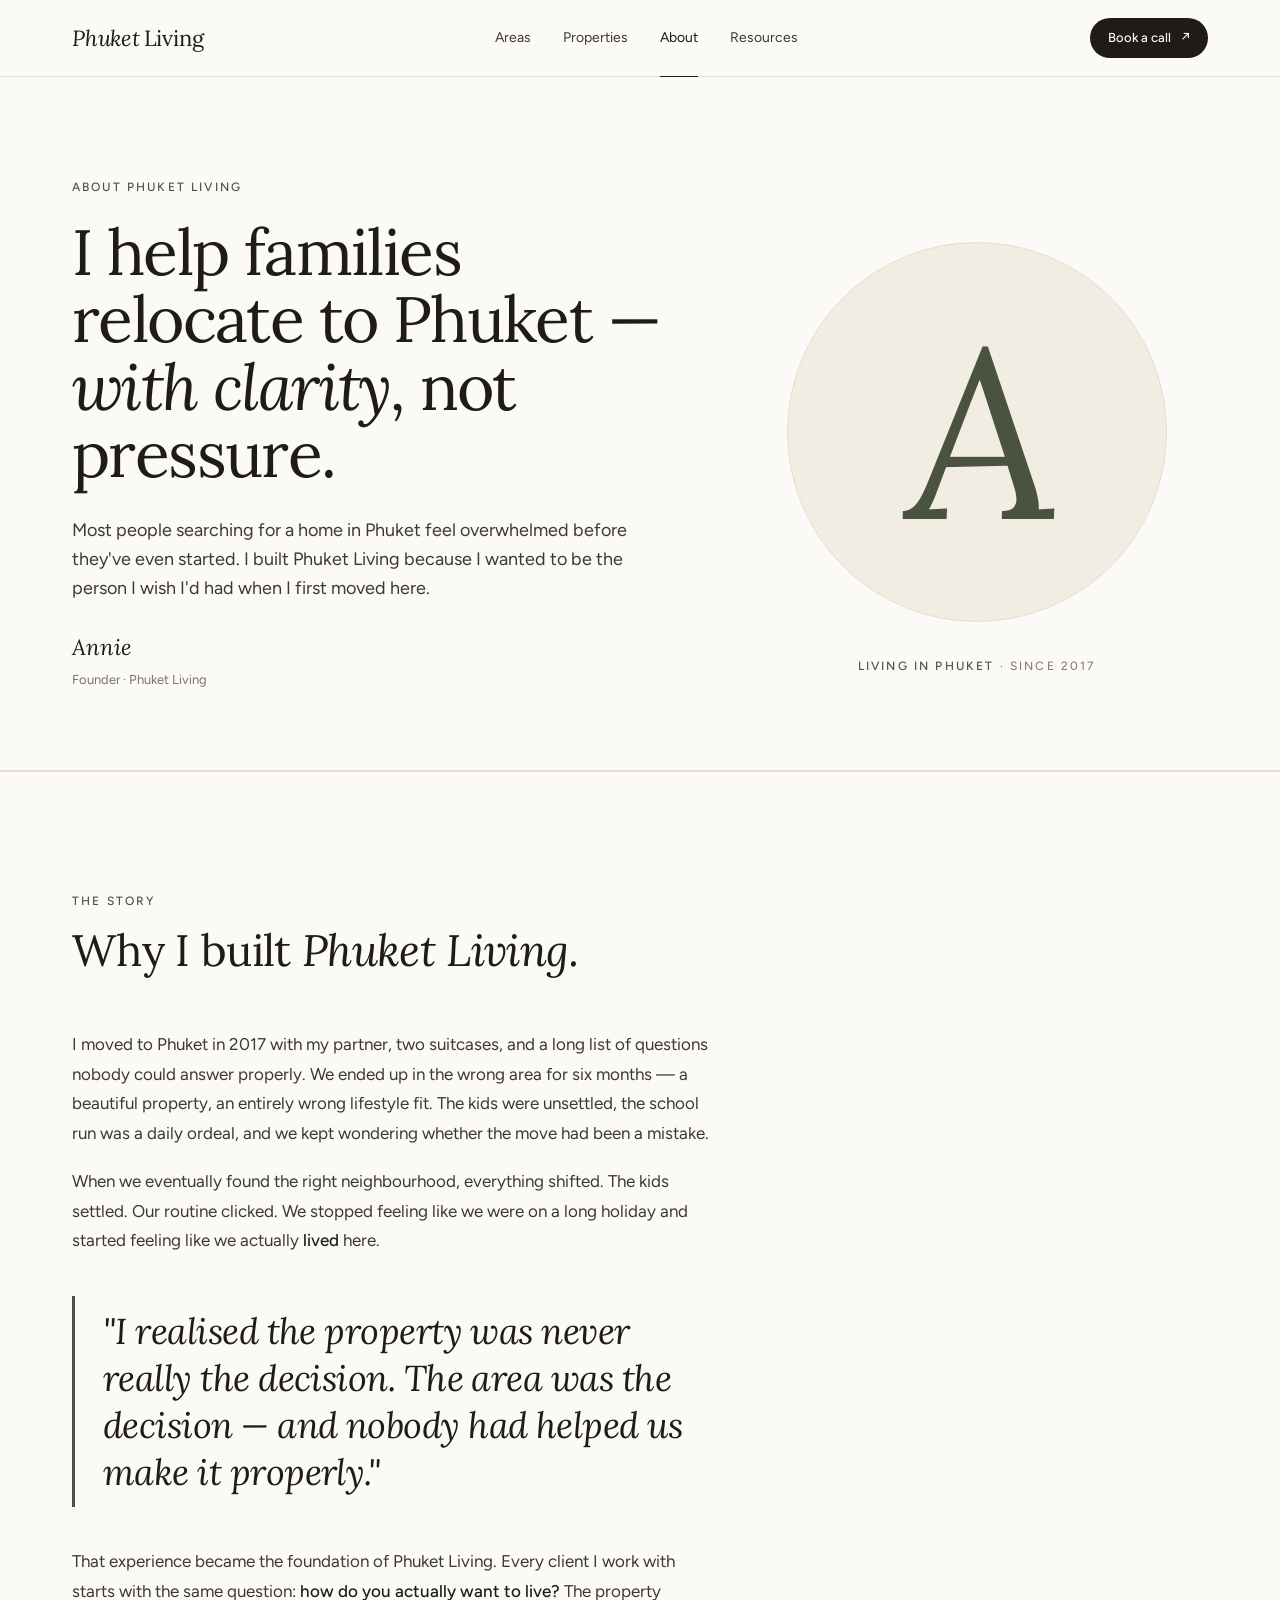
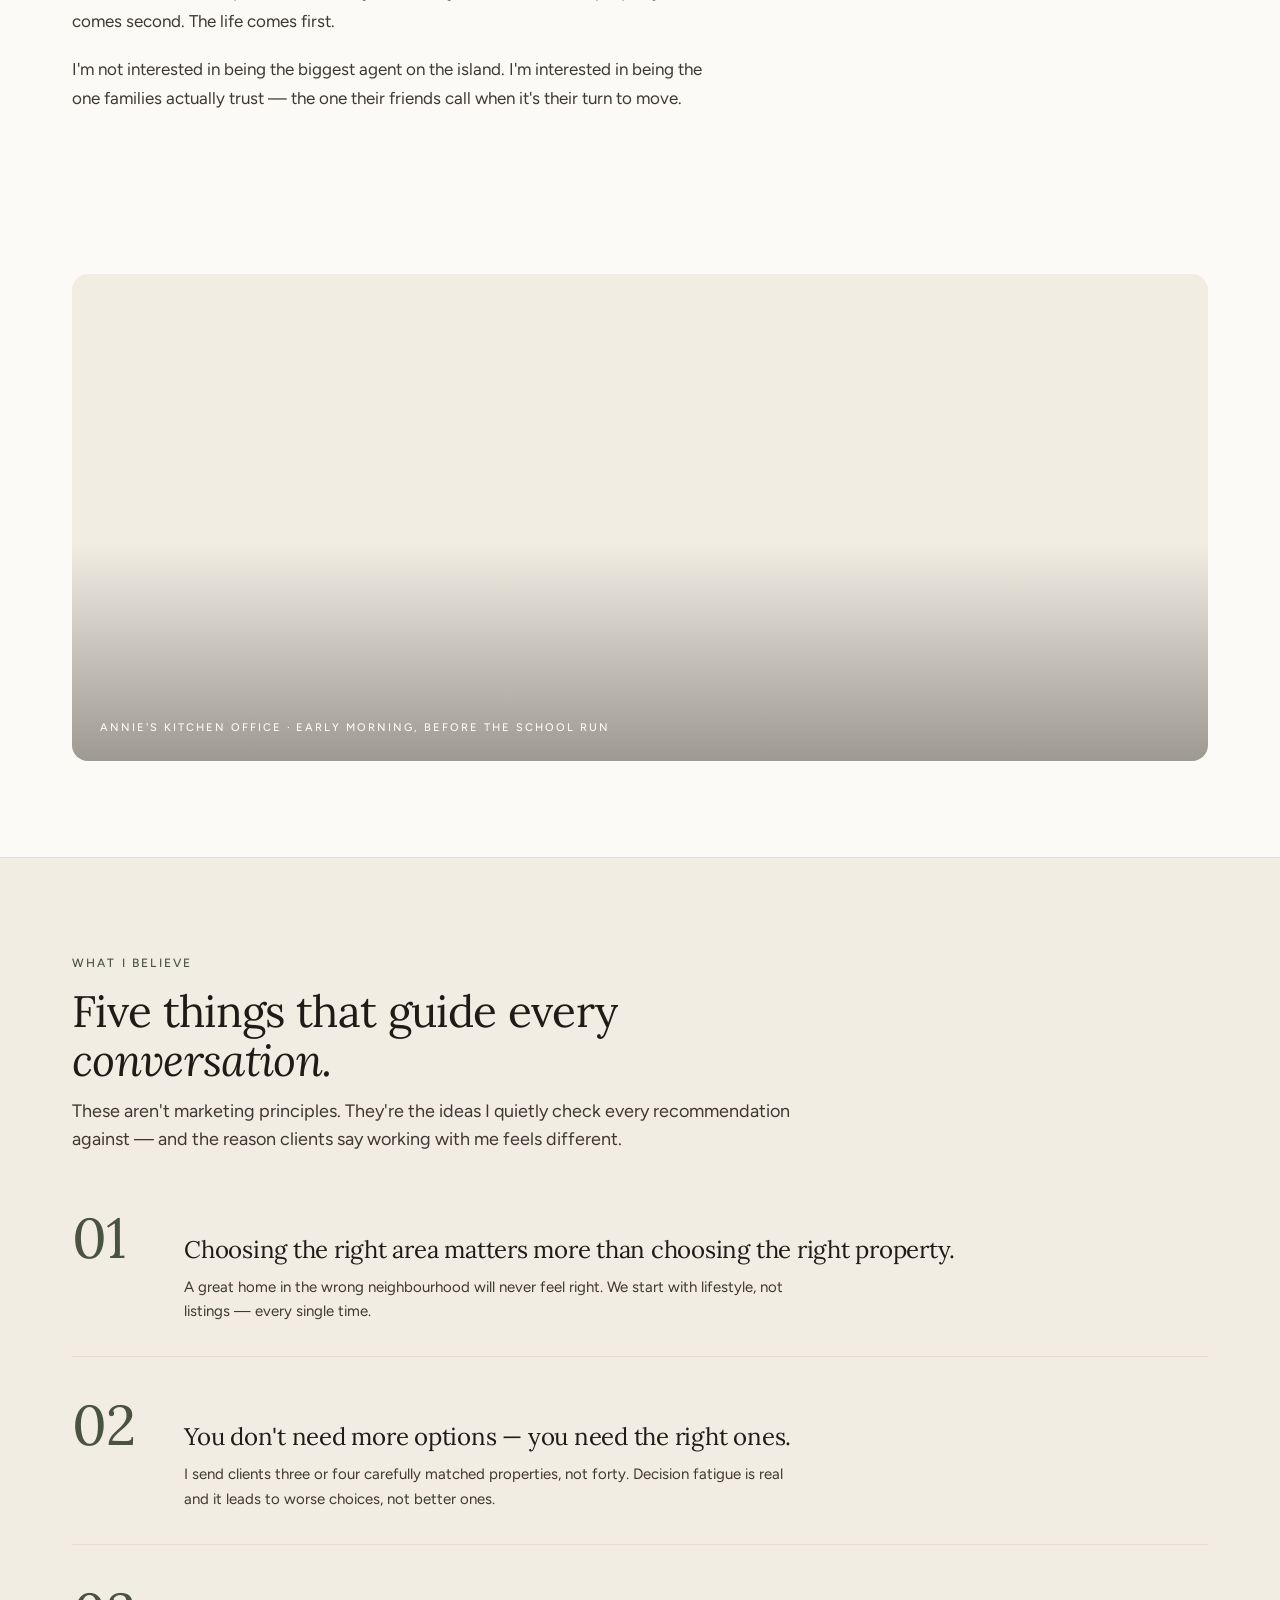
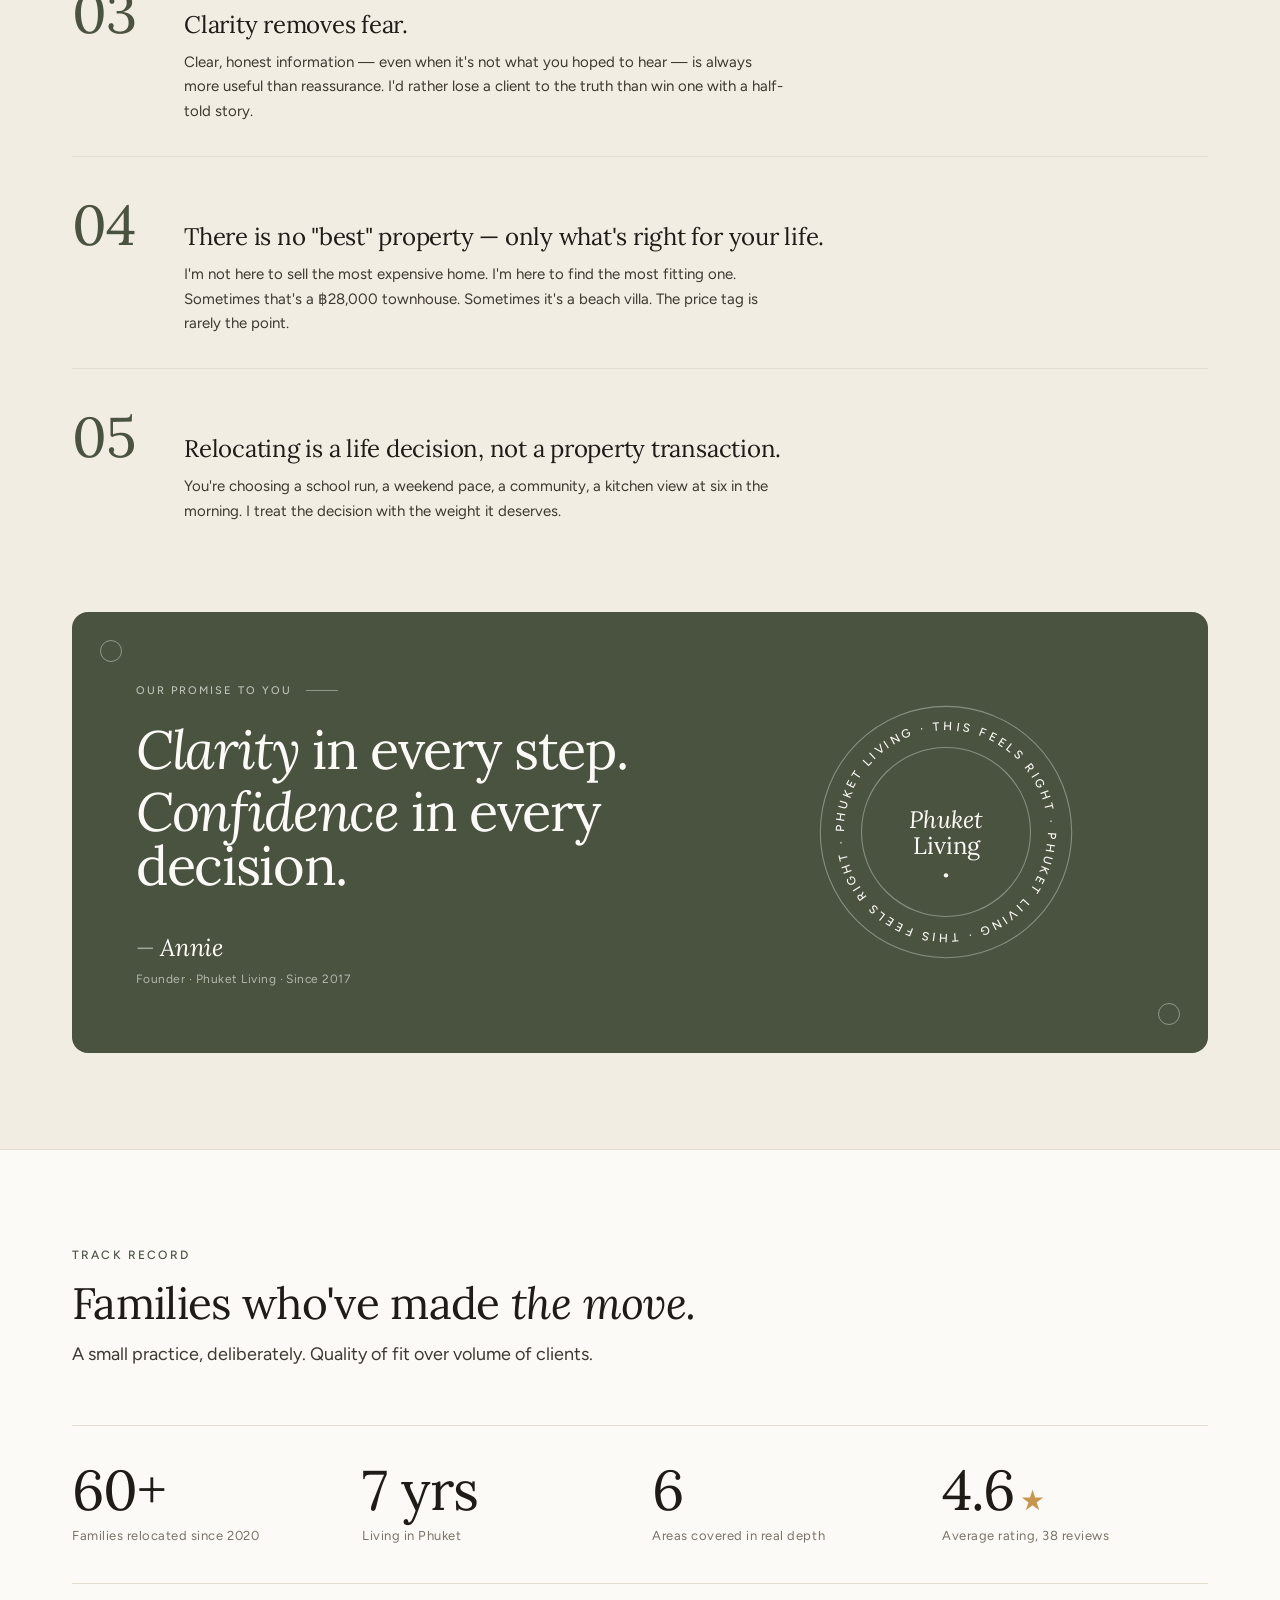
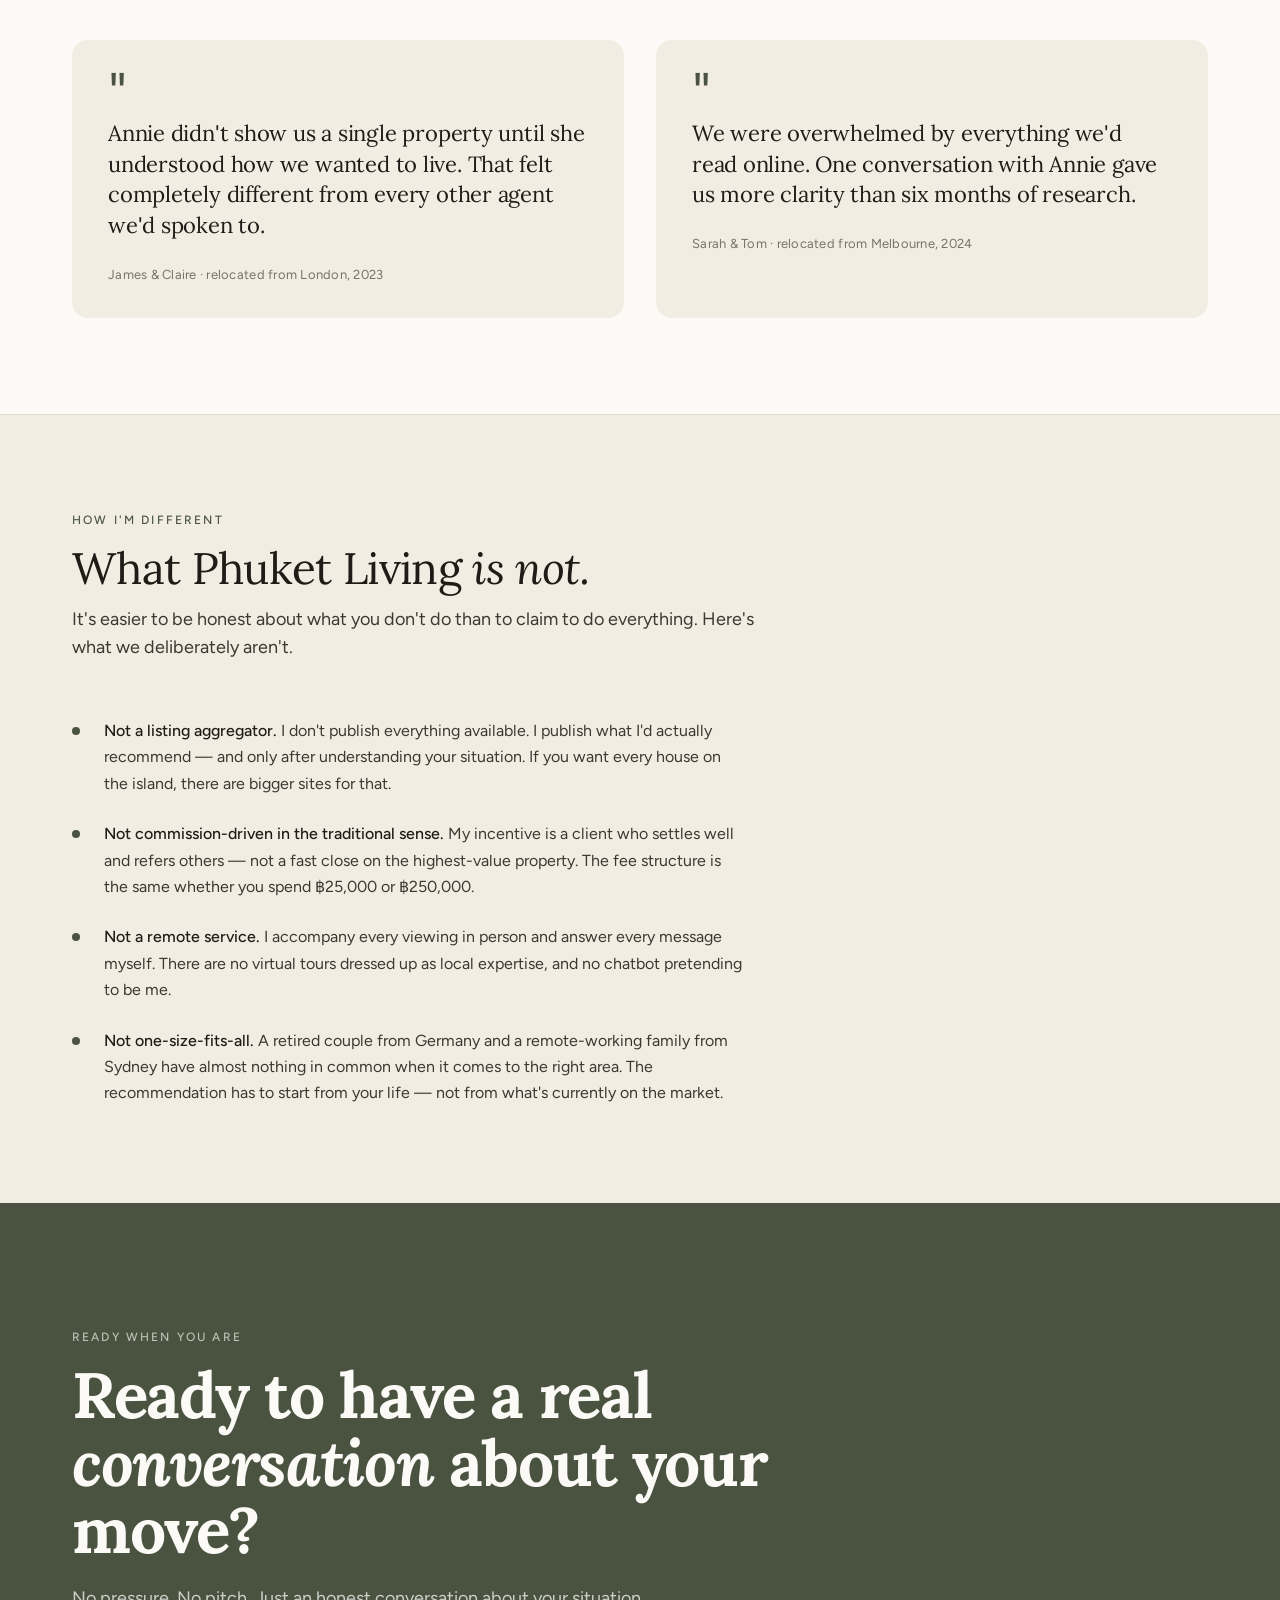
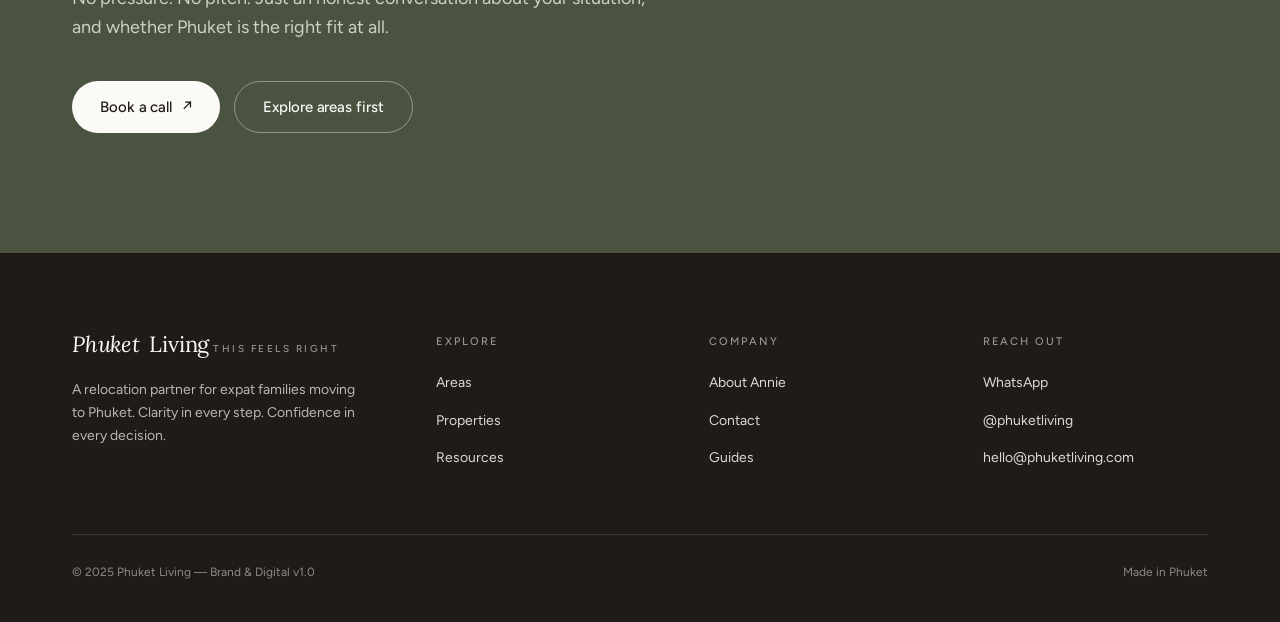
==== commit 202a3686: "Redesign About brand promise as an editorial stamped seal Previous version was a flat olive rectangl" ====
--- a/about.html
+++ b/about.html
@@ -145,8 +145,36 @@
     </div>
 
     <div class="brand-promise">
-      <span class="label">Brand promise</span>
-      <span class="quote">"Clarity in every step. Confidence in every decision."</span>
+      <div class="promise-text">
+        <span class="label">Our promise to you</span>
+        <p class="quote">
+          <span><em>Clarity</em> in every step.</span>
+          <span><em>Confidence</em> in every decision.</span>
+        </p>
+        <p class="sig">Annie</p>
+        <p class="role">Founder · Phuket Living · Since 2017</p>
+      </div>
+
+      <div class="promise-seal" aria-hidden="true">
+        <svg viewBox="0 0 240 240" xmlns="http://www.w3.org/2000/svg">
+          <defs>
+            <path id="promise-circle" d="M 120 120 m -94 0 a 94 94 0 1 1 188 0 a 94 94 0 1 1 -188 0" />
+          </defs>
+          <!-- Outer thin ring -->
+          <circle cx="120" cy="120" r="116" fill="none" stroke="rgba(251,250,246,0.35)" stroke-width="1"/>
+          <!-- Inner thin ring -->
+          <circle cx="120" cy="120" r="78" fill="none" stroke="rgba(251,250,246,0.35)" stroke-width="1"/>
+          <!-- Rotating seal text -->
+          <text font-family="Figtree, sans-serif" font-size="11" letter-spacing="3" fill="#FBFAF6" font-weight="500">
+            <textPath href="#promise-circle" startOffset="0">PHUKET LIVING · THIS FEELS RIGHT · PHUKET LIVING · THIS FEELS RIGHT · </textPath>
+          </text>
+          <!-- Center wordmark -->
+          <text x="120" y="116" text-anchor="middle" font-family="Lora, serif" font-size="22" font-style="italic" fill="#FBFAF6">Phuket</text>
+          <text x="120" y="140" text-anchor="middle" font-family="Lora, serif" font-size="22" fill="#FBFAF6">Living</text>
+          <!-- Tiny dot accent -->
+          <circle cx="120" cy="160" r="2" fill="#FBFAF6"/>
+        </svg>
+      </div>
     </div>
   </div>
 </section>
--- a/assets/css/main.css
+++ b/assets/css/main.css
@@ -976,17 +976,35 @@
   max-width: 60ch;
 }
 
-/* Brand promise callout */
+/* Brand promise — editorial stamped seal */
 .brand-promise {
   background: var(--olive);
   color: var(--paper);
   border-radius: var(--r-lg);
-  padding: 44px 48px;
-  margin-top: 32px;
-  display: flex;
-  flex-direction: column;
-  gap: 8px;
-  max-width: 720px;
+  padding: 64px 64px;
+  margin-top: 56px;
+  display: grid;
+  grid-template-columns: 1.4fr 1fr;
+  gap: 56px;
+  align-items: center;
+  position: relative;
+  overflow: hidden;
+}
+.brand-promise::before {
+  content: '';
+  position: absolute;
+  top: 28px; left: 28px;
+  width: 22px; height: 22px;
+  border: 1px solid rgba(251,250,246,0.4);
+  border-radius: 50%;
+}
+.brand-promise::after {
+  content: '';
+  position: absolute;
+  bottom: 28px; right: 28px;
+  width: 22px; height: 22px;
+  border: 1px solid rgba(251,250,246,0.4);
+  border-radius: 50%;
 }
 .brand-promise .label {
   font-family: var(--sans);
@@ -995,14 +1013,64 @@
   letter-spacing: var(--track-eyebrow);
   text-transform: uppercase;
   color: rgba(251,250,246,0.65);
+  margin-bottom: 24px;
+  display: inline-block;
+  position: relative;
+}
+.brand-promise .label::after {
+  content: '';
+  display: inline-block;
+  width: 32px; height: 1px;
+  background: rgba(251,250,246,0.4);
+  margin-left: 14px;
+  vertical-align: middle;
 }
 .brand-promise .quote {
   font-family: var(--serif);
+  font-size: clamp(32px, 4.4vw, 54px);
+  line-height: 1.0;
+  letter-spacing: -0.025em;
+  color: var(--paper);
+  display: flex;
+  flex-direction: column;
+  gap: 8px;
+  margin-bottom: 36px;
+}
+.brand-promise .quote em { font-style: italic; }
+.brand-promise .sig {
+  font-family: var(--serif);
   font-style: italic;
-  font-size: clamp(22px, 2.5vw, 32px);
-  line-height: 1.3;
-  letter-spacing: -0.015em;
+  font-size: 24px;
+  letter-spacing: -0.005em;
   color: var(--paper);
+  margin-bottom: 2px;
+}
+.brand-promise .sig::before {
+  content: '— ';
+  color: rgba(251,250,246,0.5);
+}
+.brand-promise .role {
+  font-family: var(--sans);
+  font-size: 12px;
+  color: rgba(251,250,246,0.6);
+  letter-spacing: 0.04em;
+}
+.promise-seal {
+  display: flex;
+  justify-content: center;
+  align-items: center;
+}
+.promise-seal svg { width: 100%; max-width: 260px; height: auto; }
+
+@media (max-width: 1024px) {
+  .brand-promise { padding: 48px 40px; grid-template-columns: 1.5fr 1fr; gap: 32px; }
+  .promise-seal svg { max-width: 200px; }
+}
+@media (max-width: 720px) {
+  .brand-promise { grid-template-columns: 1fr; padding: 40px 28px; gap: 32px; text-align: left; }
+  .brand-promise::before, .brand-promise::after { width: 16px; height: 16px; top: 18px; left: 18px; }
+  .brand-promise::after { top: auto; bottom: 18px; left: auto; right: 18px; }
+  .promise-seal svg { max-width: 180px; }
 }
 
 /* About stats — 4 cols */
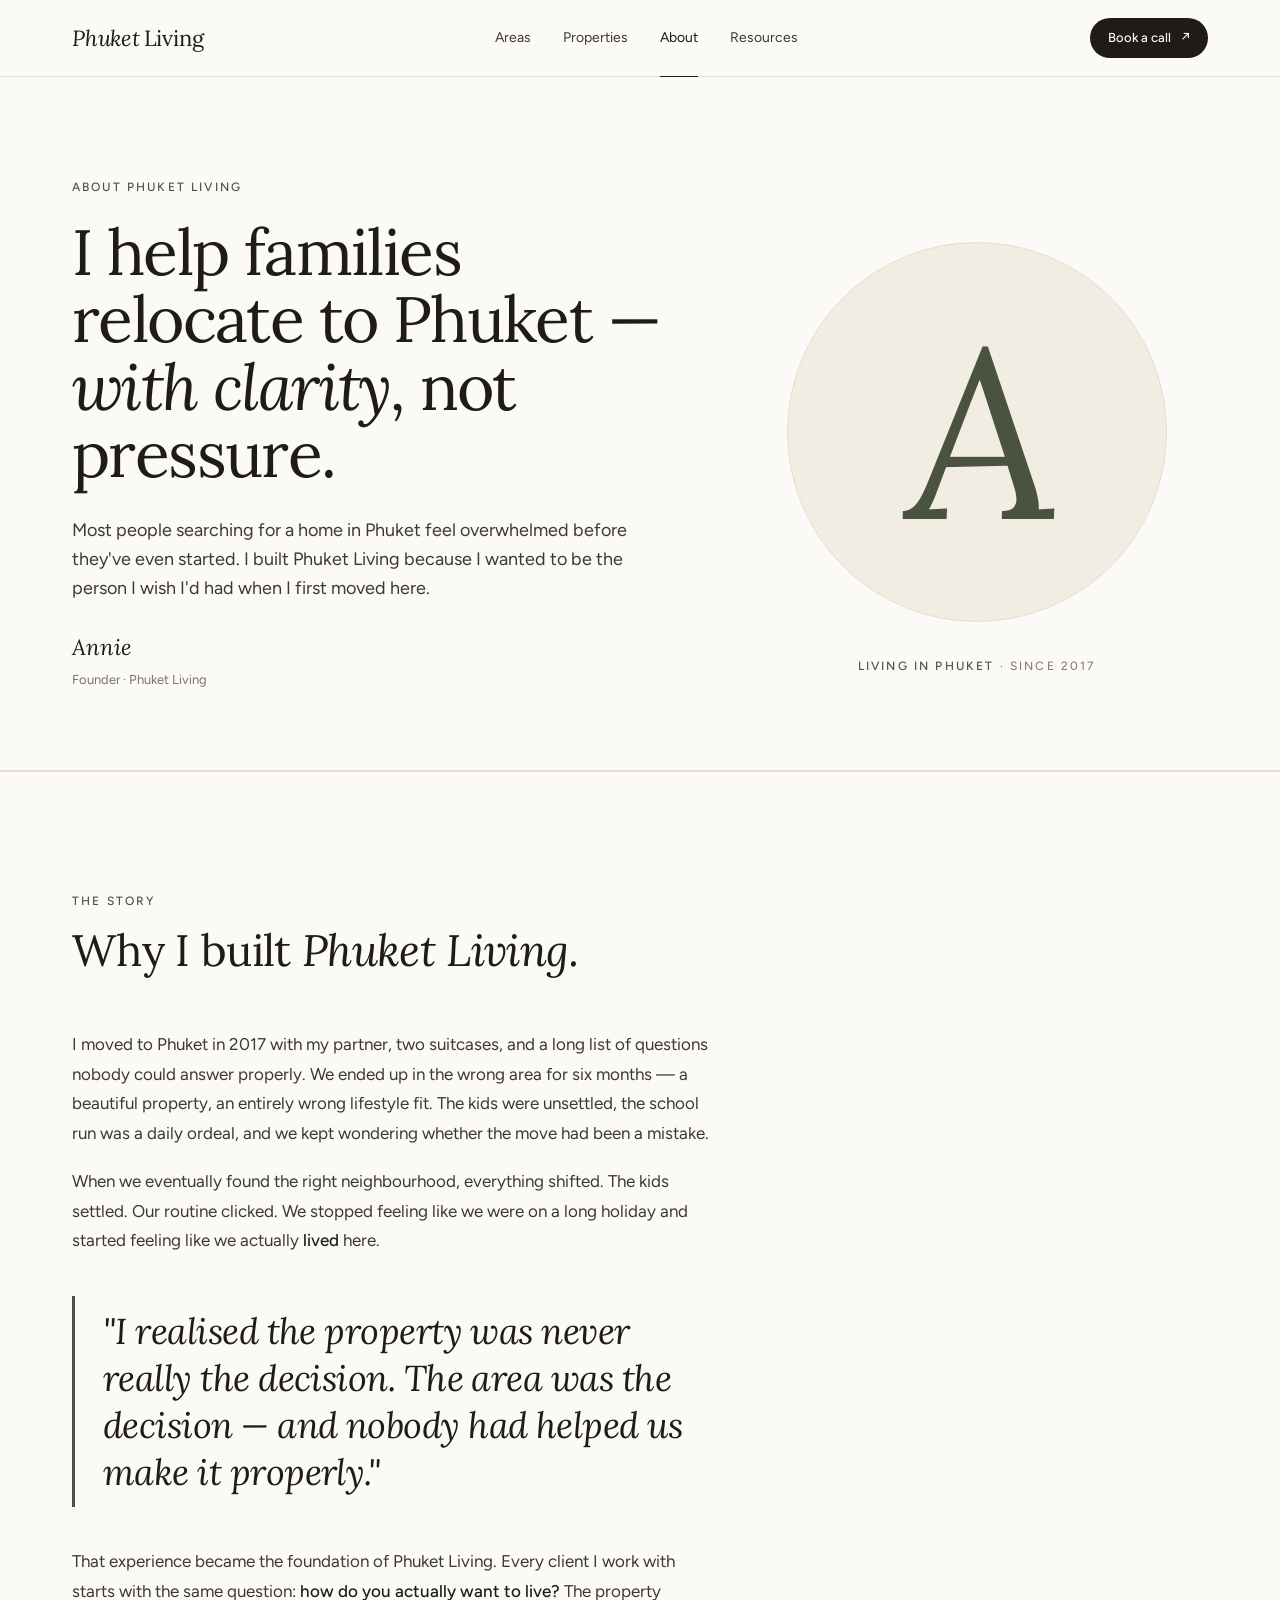
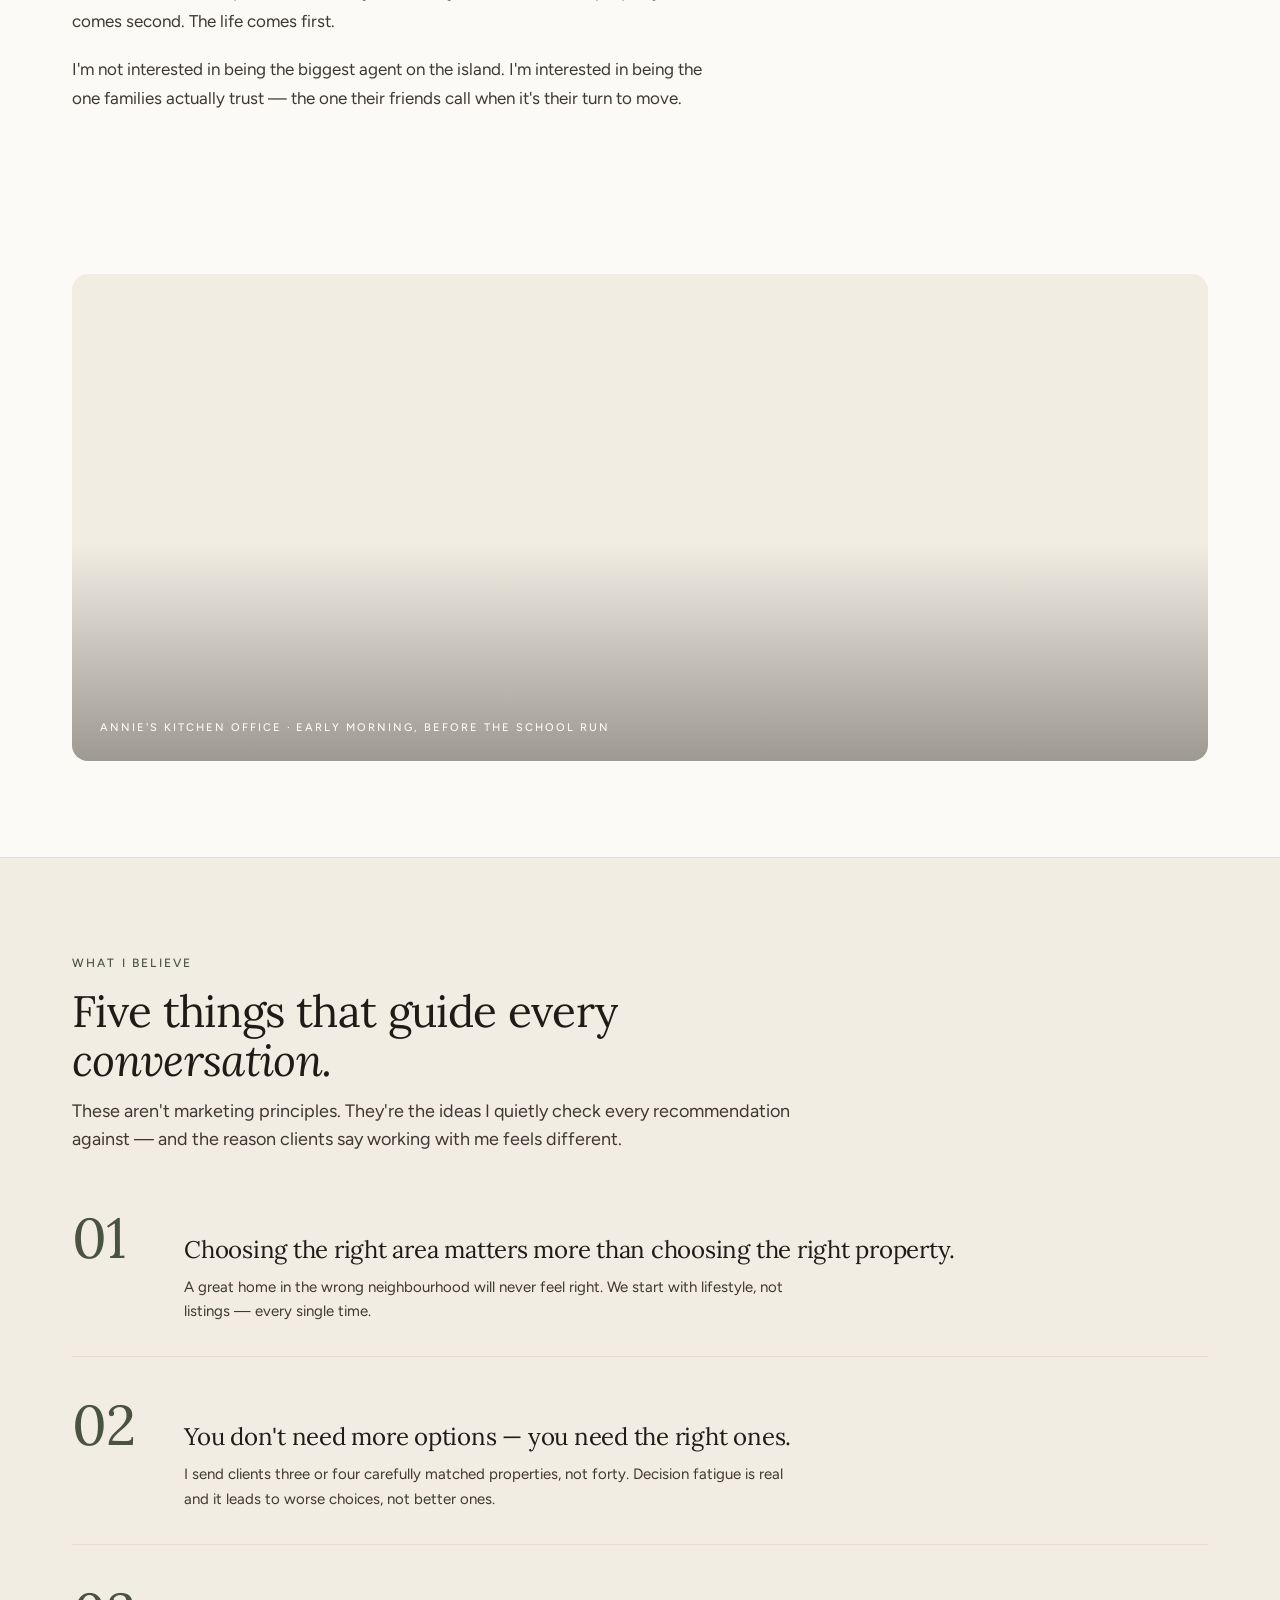
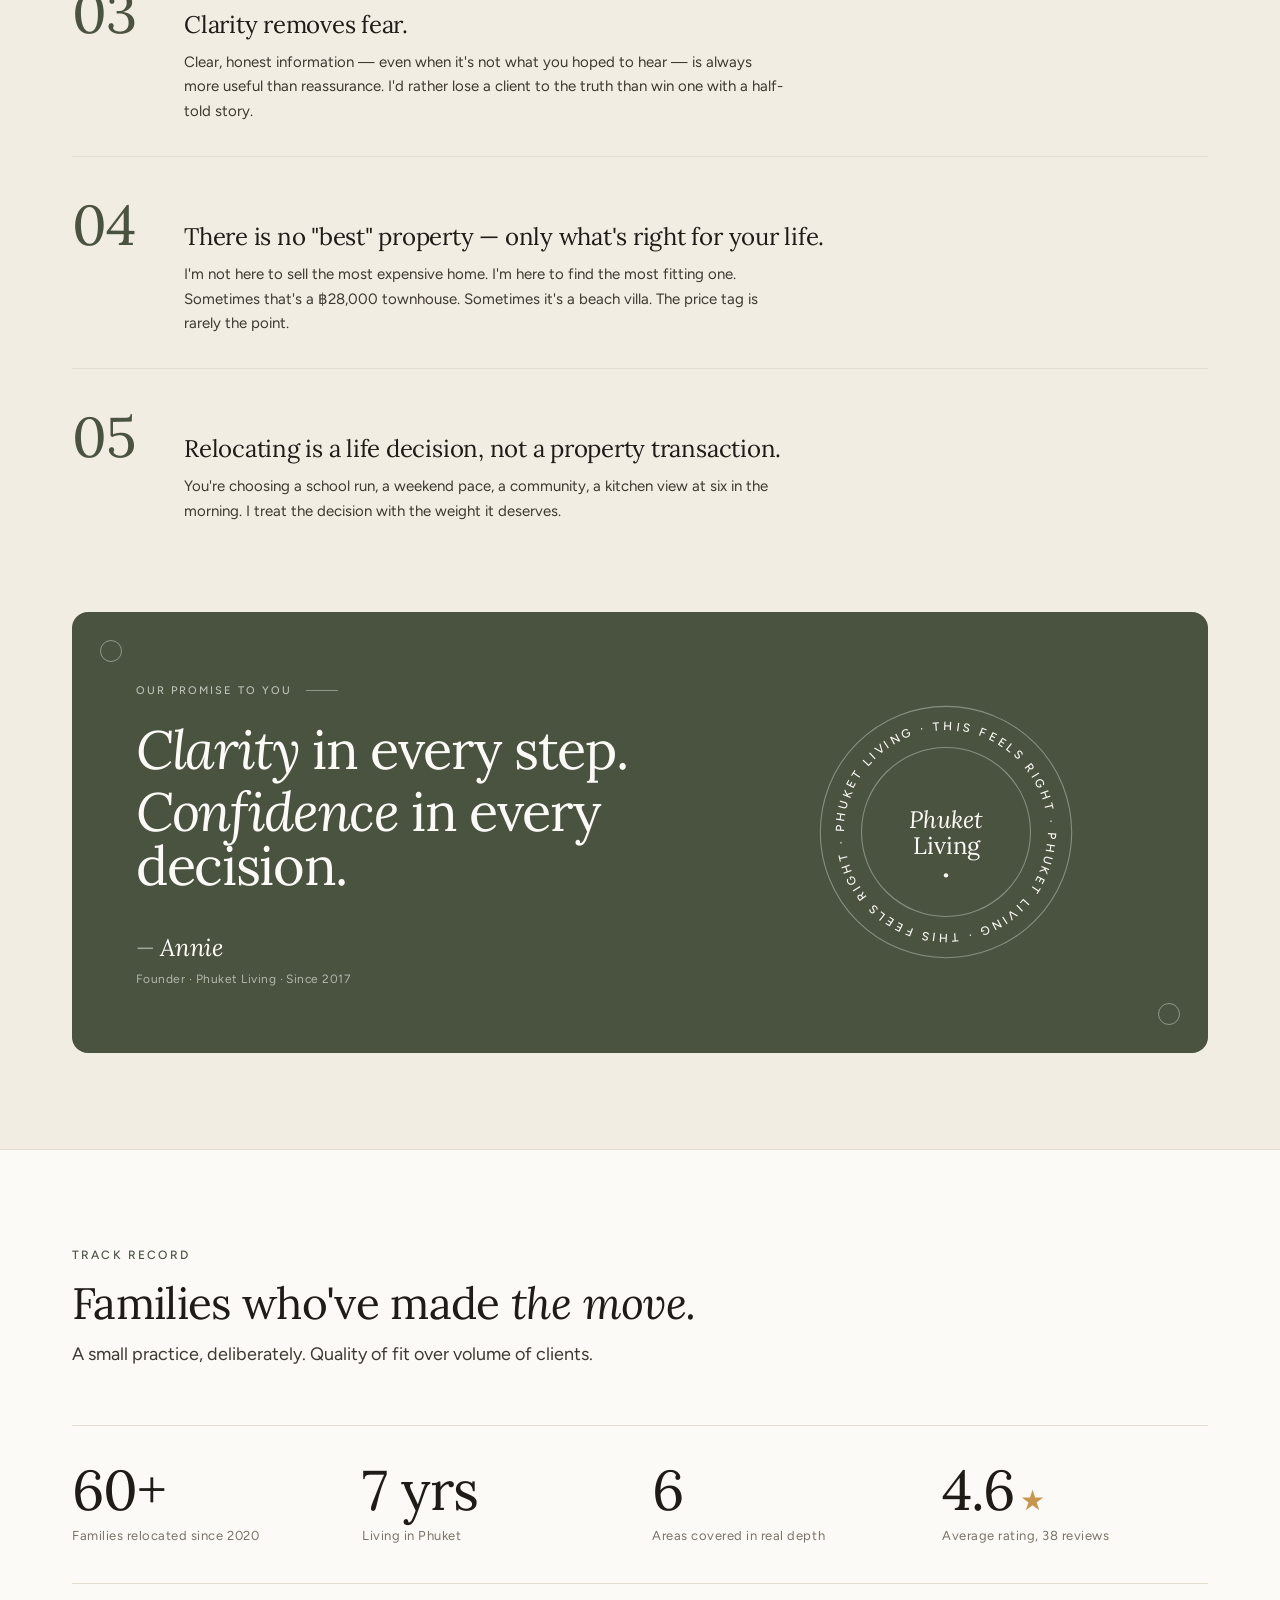
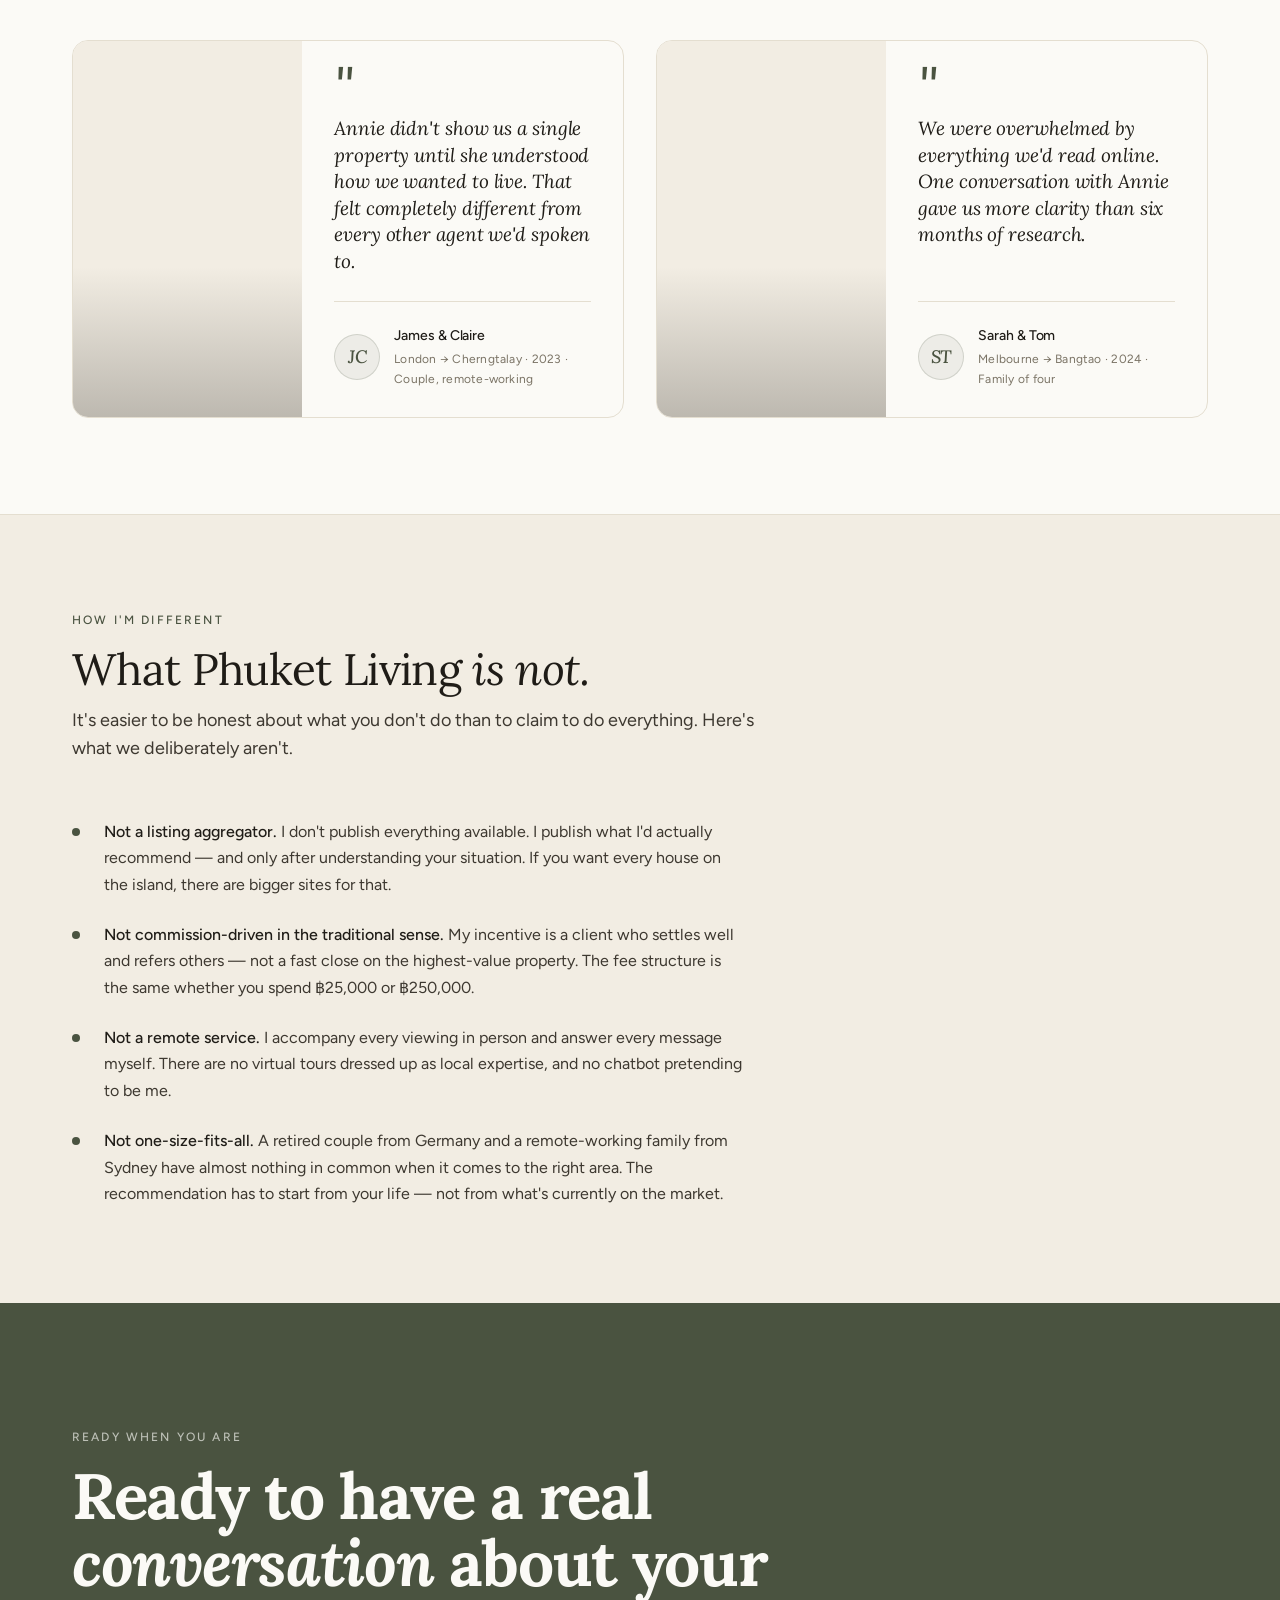
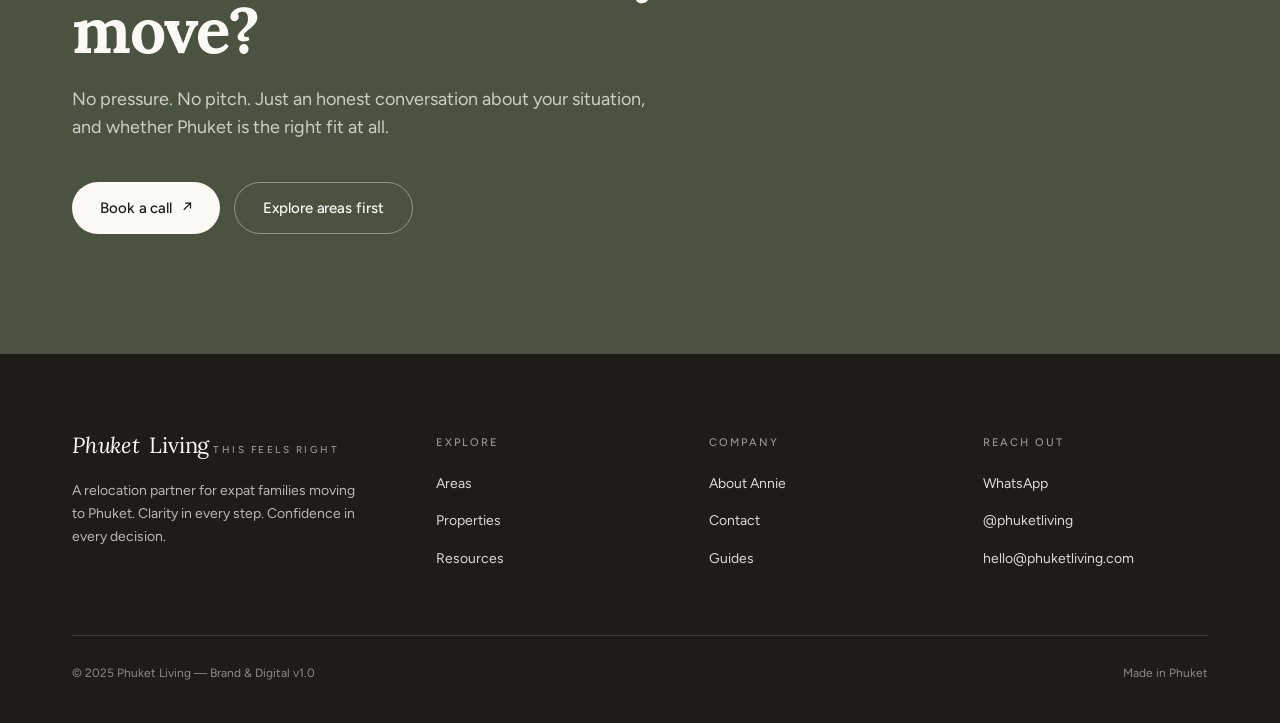
==== commit 31f3c9a8: "Redesign testimonials as photo-led editorial cards Previous version was a sand-tinted text-only quot" ====
--- a/about.html
+++ b/about.html
@@ -211,15 +211,33 @@
 
     <div class="quote-grid">
       <article class="quote-card">
-        <div class="qmark">"</div>
-        <p class="text">Annie didn't show us a single property until she understood how we wanted to live. That felt completely different from every other agent we'd spoken to.</p>
-        <p class="attr">James &amp; Claire · relocated from London, 2023</p>
+        <div class="photo" style="background-image: url('https://images.unsplash.com/photo-1493809842364-78817add7ffb?auto=format&fit=crop&w=900&q=80');"></div>
+        <div class="body">
+          <div class="qmark">"</div>
+          <p class="text">Annie didn't show us a single property until she understood how we wanted to live. That felt completely different from every other agent we'd spoken to.</p>
+          <div class="author">
+            <div class="avatar">JC</div>
+            <div class="meta">
+              <p class="name">James &amp; Claire</p>
+              <p class="loc">London → Cherngtalay · 2023 · Couple, remote-working</p>
+            </div>
+          </div>
+        </div>
       </article>
 
       <article class="quote-card">
-        <div class="qmark">"</div>
-        <p class="text">We were overwhelmed by everything we'd read online. One conversation with Annie gave us more clarity than six months of research.</p>
-        <p class="attr">Sarah &amp; Tom · relocated from Melbourne, 2024</p>
+        <div class="photo" style="background-image: url('https://images.unsplash.com/photo-1600596542815-ffad4c1539a9?auto=format&fit=crop&w=900&q=80');"></div>
+        <div class="body">
+          <div class="qmark">"</div>
+          <p class="text">We were overwhelmed by everything we'd read online. One conversation with Annie gave us more clarity than six months of research.</p>
+          <div class="author">
+            <div class="avatar">ST</div>
+            <div class="meta">
+              <p class="name">Sarah &amp; Tom</p>
+              <p class="loc">Melbourne → Bangtao · 2024 · Family of four</p>
+            </div>
+          </div>
+        </div>
       </article>
     </div>
   </div>
--- a/assets/css/main.css
+++ b/assets/css/main.css
@@ -1468,29 +1468,100 @@
   gap: 32px;
 }
 .quote-card {
-  background: var(--sand);
+  display: grid;
+  grid-template-columns: 5fr 7fr;
+  background: var(--paper);
+  border: 1px solid var(--line);
   border-radius: var(--r-lg);
-  padding: 36px 36px 32px;
+  overflow: hidden;
+  transition: border-color .2s ease, transform .25s ease;
+}
+.quote-card:hover { border-color: var(--ink-muted); transform: translateY(-2px); }
+.quote-card .photo {
+  background-color: var(--sand);
+  background-size: cover;
+  background-position: center;
+  min-height: 100%;
+  position: relative;
+}
+.quote-card .photo::after {
+  content: '';
+  position: absolute;
+  inset: 0;
+  background: linear-gradient(180deg, rgba(31,28,23,0) 60%, rgba(31,28,23,0.25) 100%);
+}
+.quote-card .body {
+  padding: 32px 32px 28px;
+  display: flex;
+  flex-direction: column;
 }
 .quote-card .qmark {
   font-family: var(--serif);
+  font-style: italic;
   font-size: 56px;
-  line-height: 0.6;
+  line-height: 0.5;
   color: var(--olive);
-  margin-bottom: 8px;
+  margin-bottom: 14px;
 }
 .quote-card .text {
   font-family: var(--serif);
-  font-size: 22px;
+  font-style: italic;
+  font-size: 19px;
   line-height: 1.4;
-  letter-spacing: -0.01em;
-  color: var(--ink);
-  margin-bottom: 24px;
-}
-.quote-card .attr {
-  font-size: 13px;
+  letter-spacing: -0.005em;
+  color: var(--ink);
+  margin-bottom: 26px;
+  flex: 1;
+}
+.quote-card .author {
+  display: flex;
+  align-items: center;
+  gap: 14px;
+  padding-top: 22px;
+  border-top: 1px solid var(--line);
+}
+.quote-card .avatar {
+  width: 46px;
+  height: 46px;
+  border-radius: 50%;
+  background: var(--olive-soft);
+  border: 1px solid rgba(74, 83, 64, 0.18);
+  color: var(--olive);
+  display: flex;
+  align-items: center;
+  justify-content: center;
+  font-family: var(--serif);
+  font-style: italic;
+  font-size: 18px;
+  font-weight: 500;
+  letter-spacing: -0.02em;
+  flex-shrink: 0;
+}
+.quote-card .meta .name {
+  font-family: var(--sans);
+  font-size: 14px;
+  font-weight: 500;
+  color: var(--ink);
+  margin-bottom: 3px;
+  letter-spacing: -0.005em;
+}
+.quote-card .meta .loc {
+  font-family: var(--sans);
+  font-size: 12px;
   color: var(--ink-muted);
   letter-spacing: 0.02em;
+}
+
+@media (max-width: 1024px) {
+  .quote-grid { grid-template-columns: 1fr; }
+  .quote-card { grid-template-columns: 4fr 6fr; }
+  .quote-card .photo { min-height: 240px; }
+}
+@media (max-width: 720px) {
+  .quote-card { grid-template-columns: 1fr; }
+  .quote-card .photo { aspect-ratio: 4 / 3; min-height: 0; }
+  .quote-card .body { padding: 24px 22px; }
+  .quote-card .text { font-size: 17px; margin-bottom: 18px; }
 }
 
 /* --- Shortlist bar -------------------------------------- */
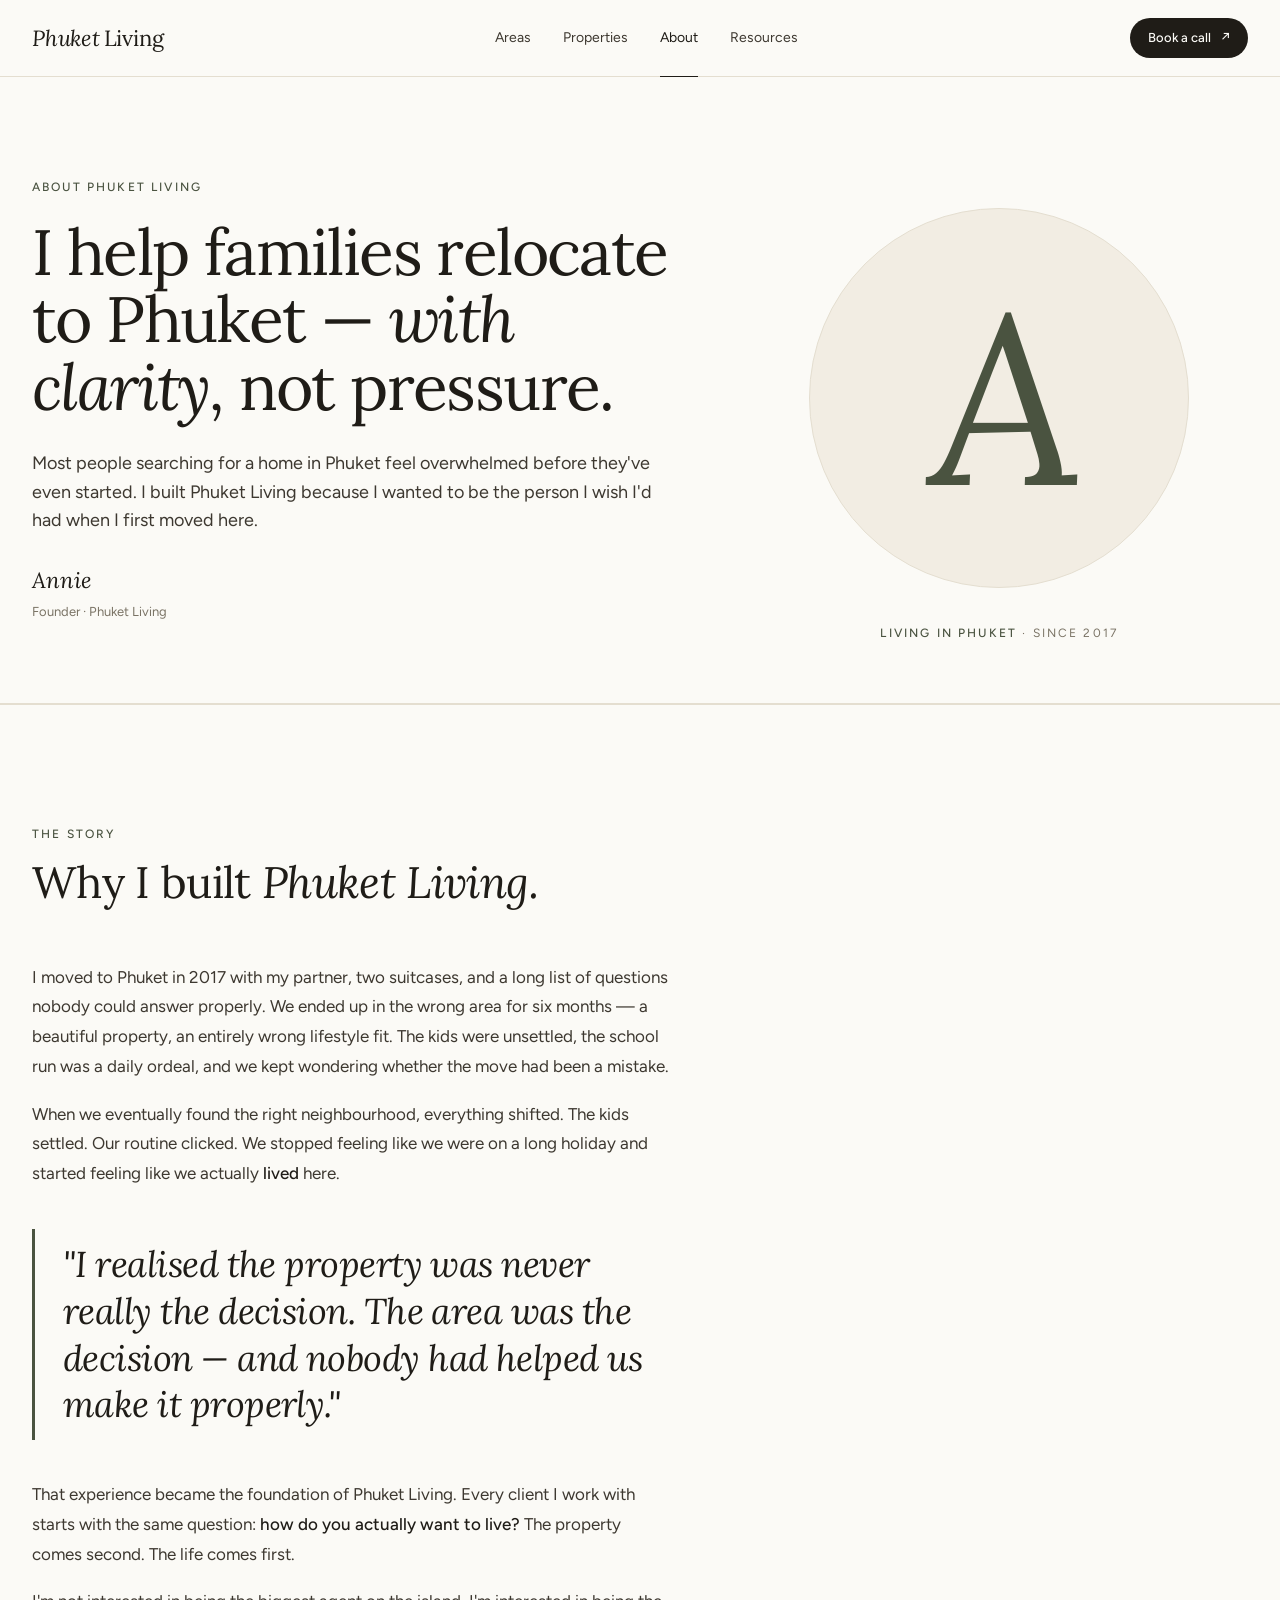
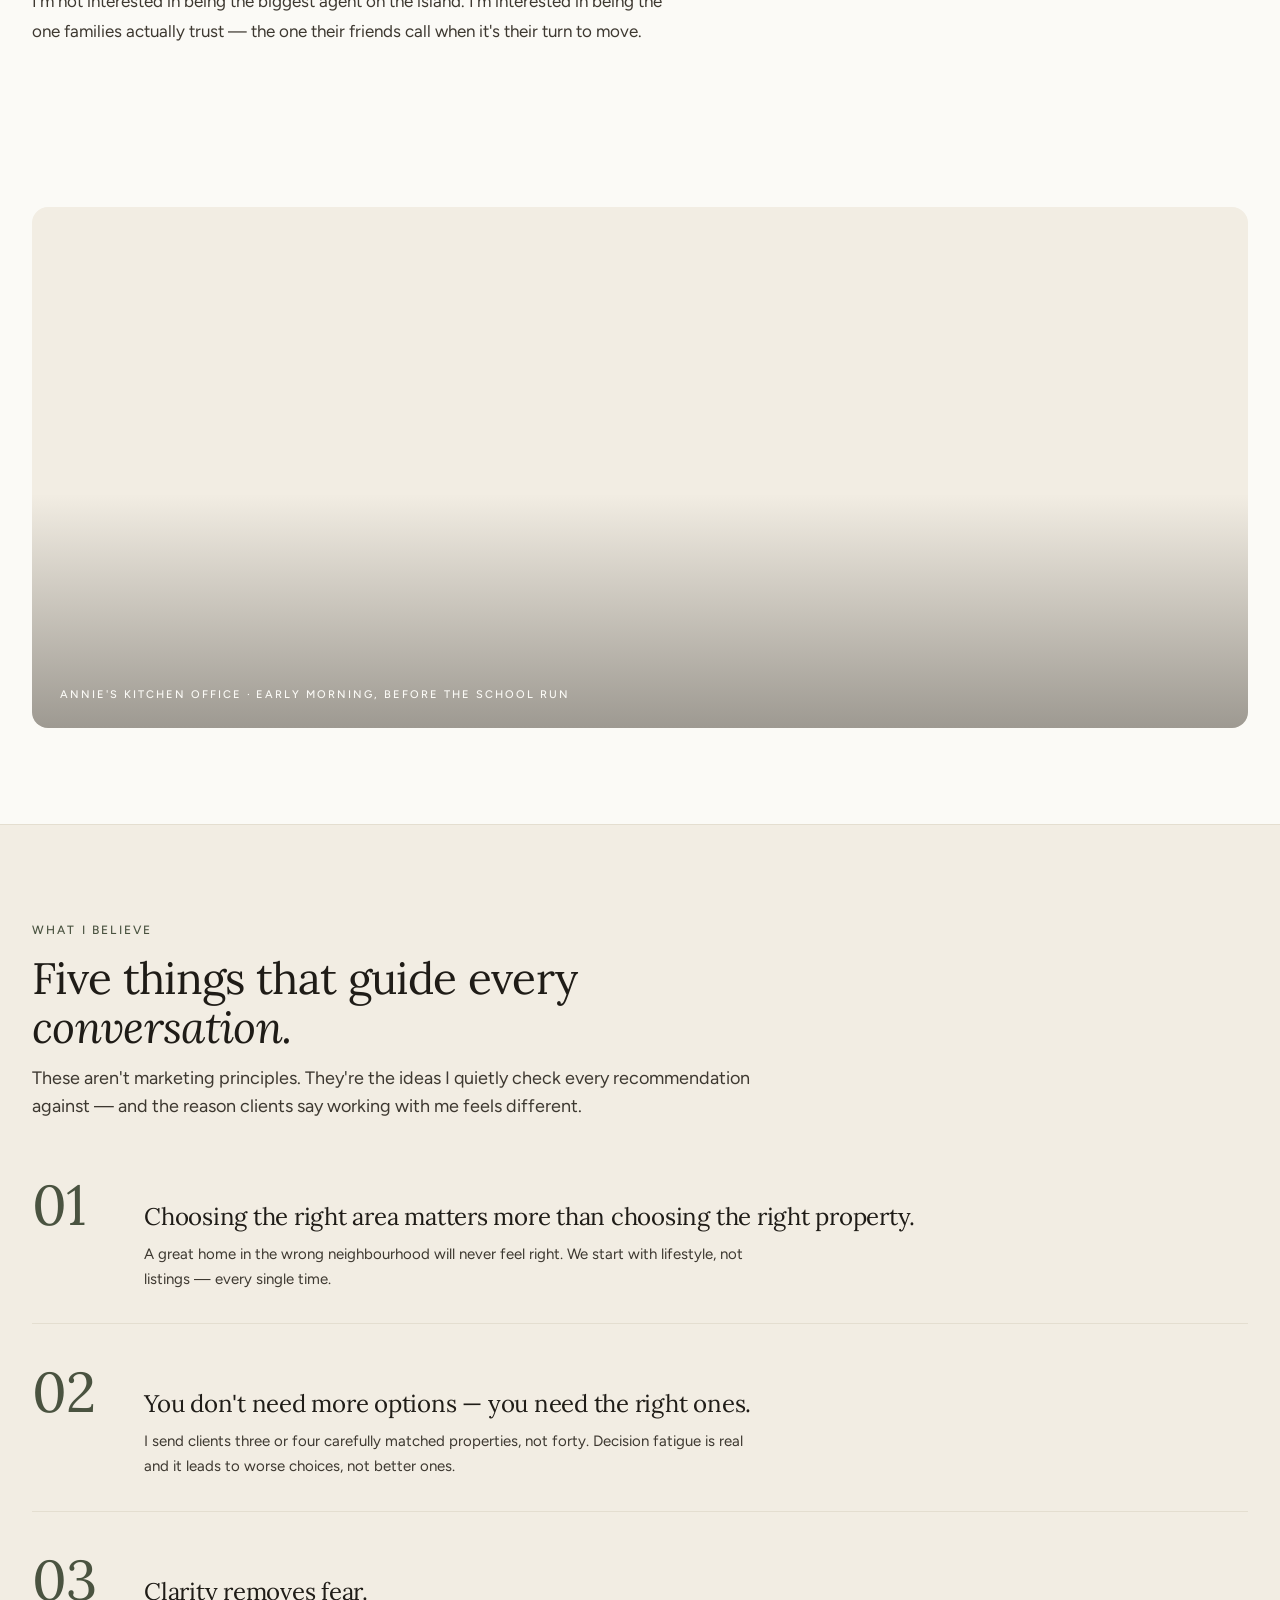
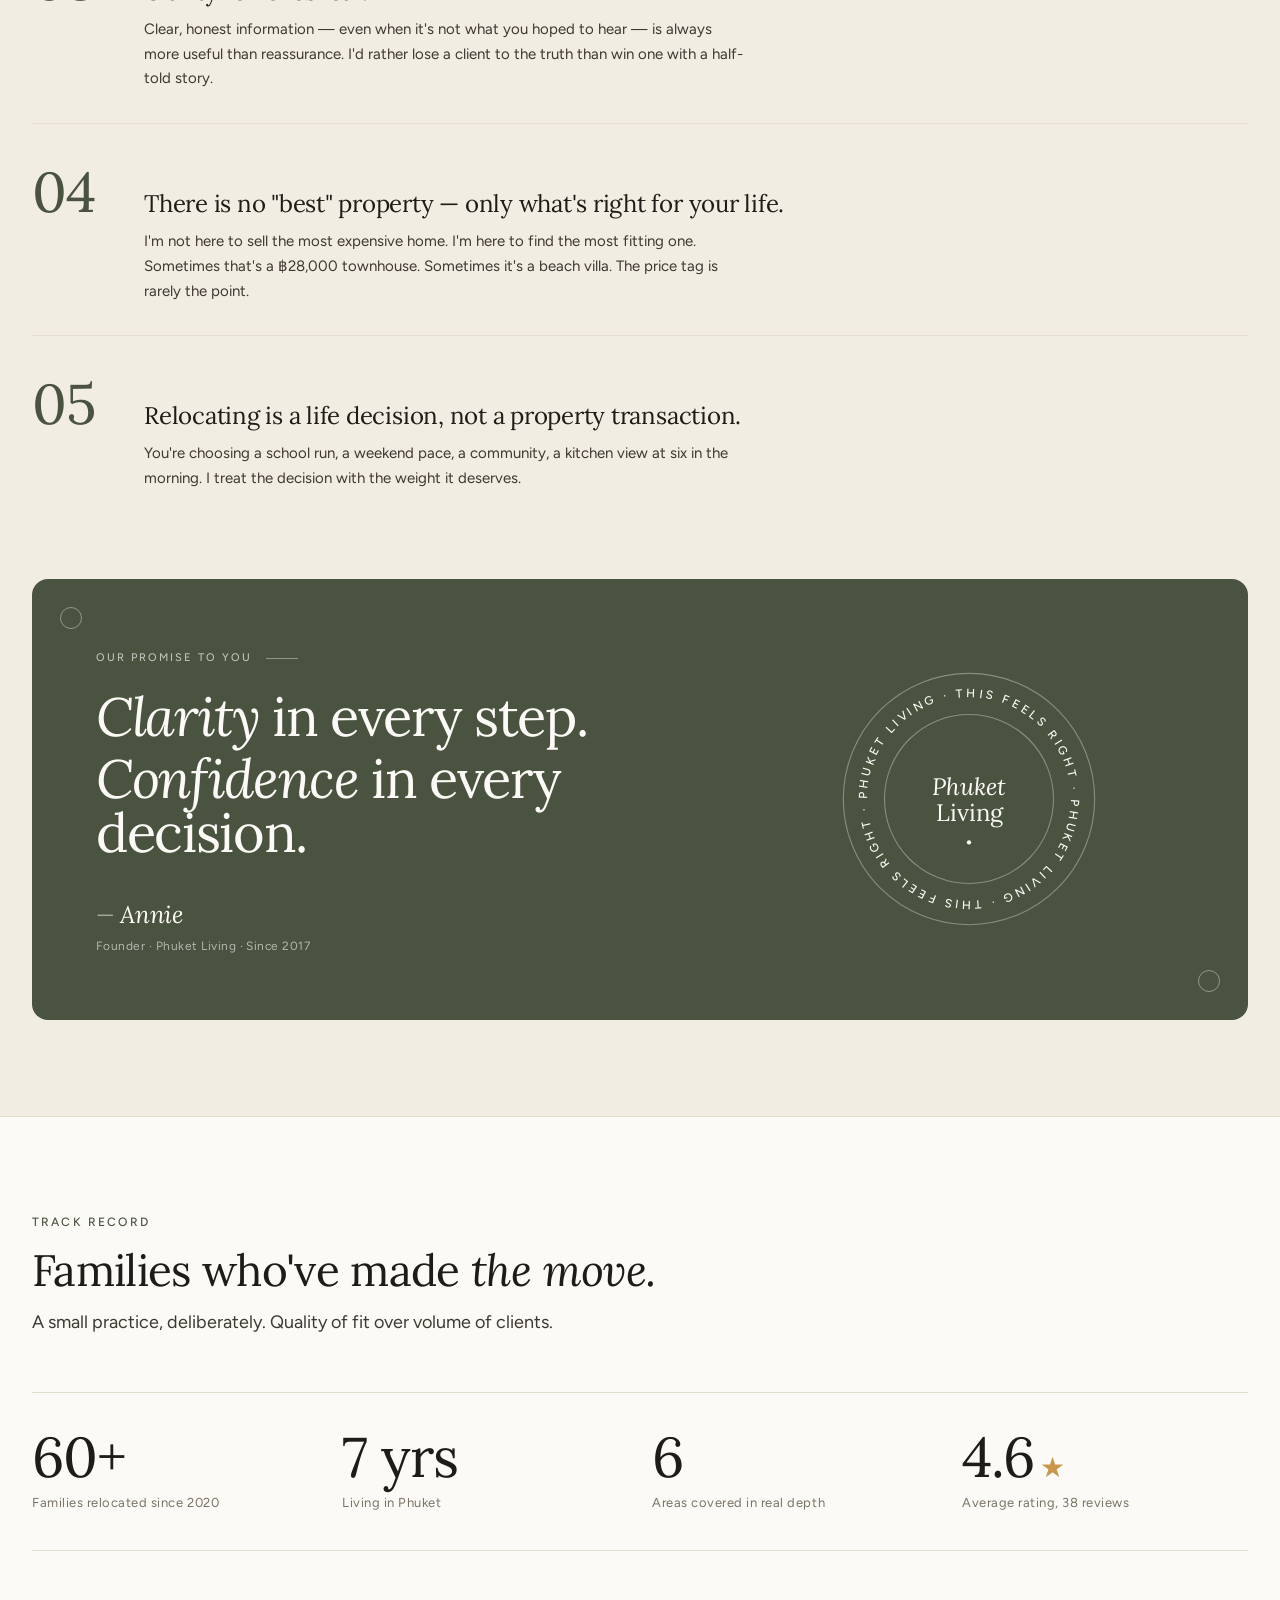
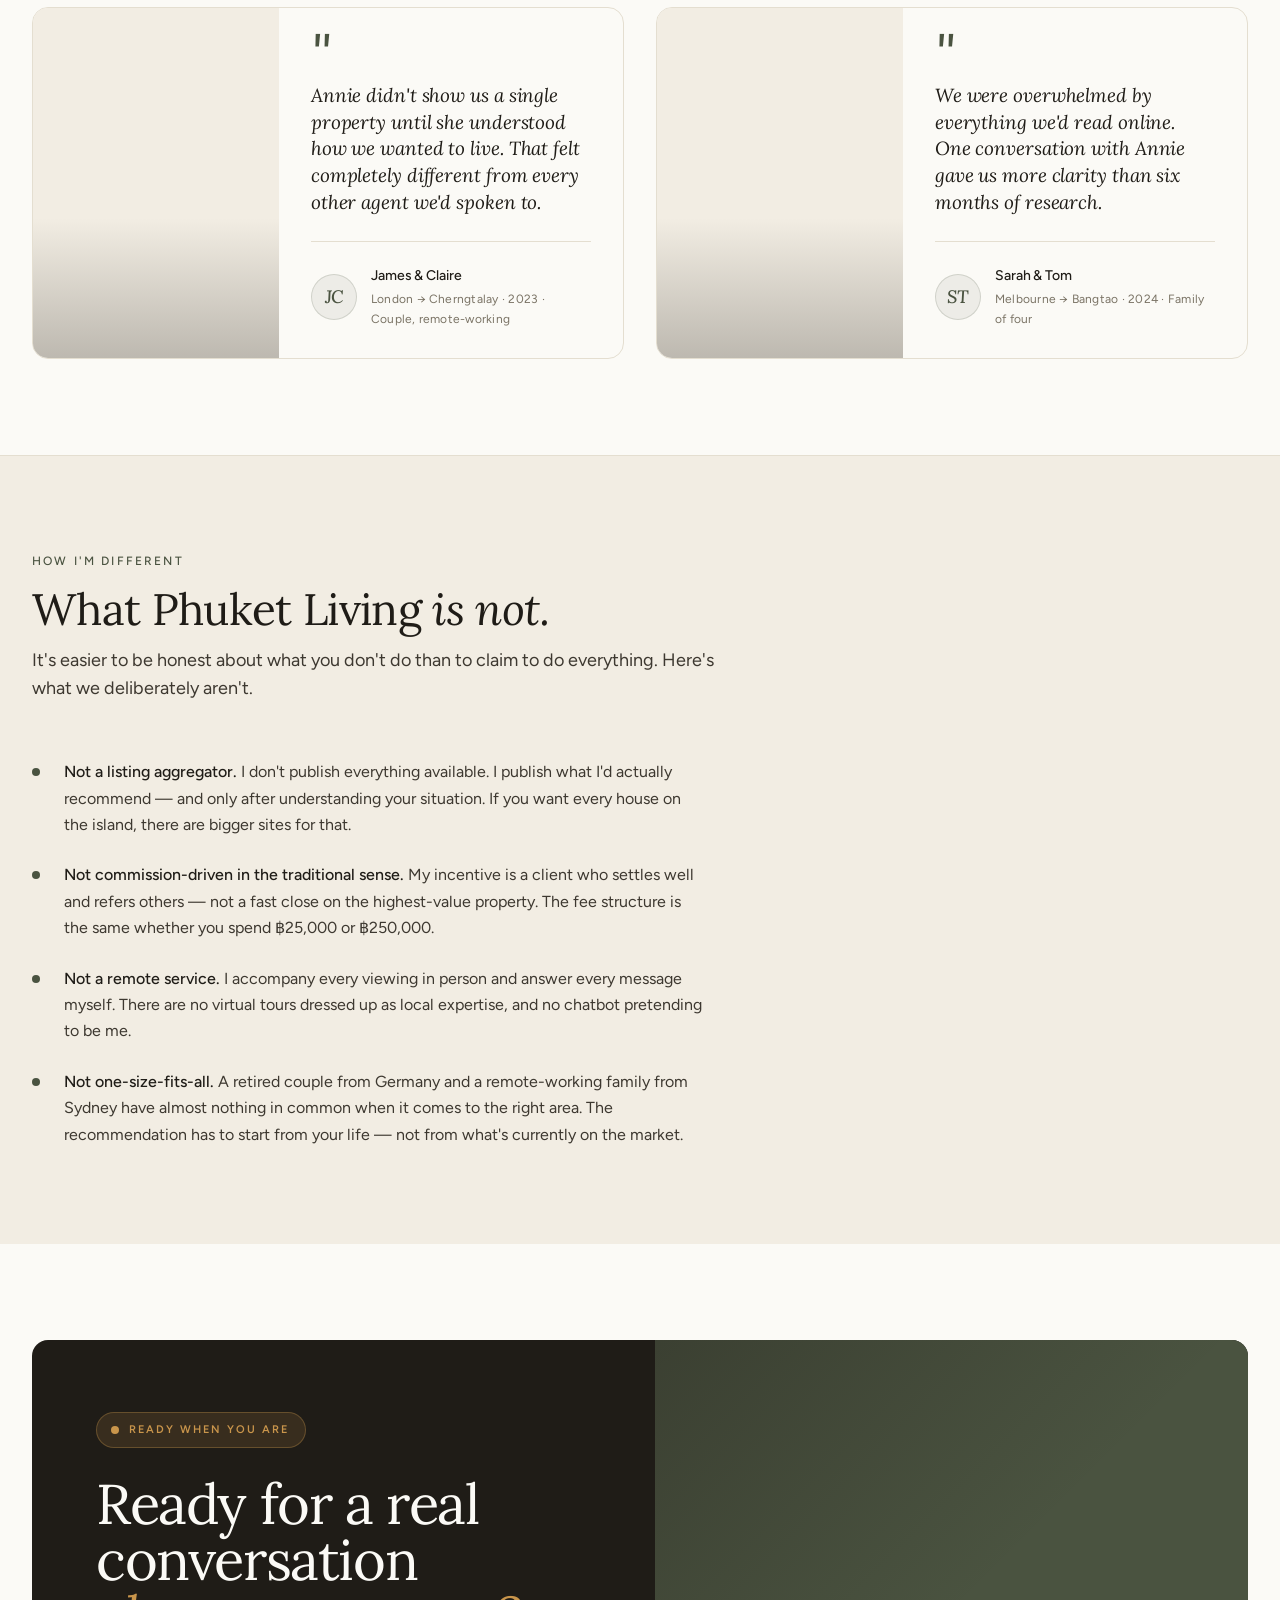
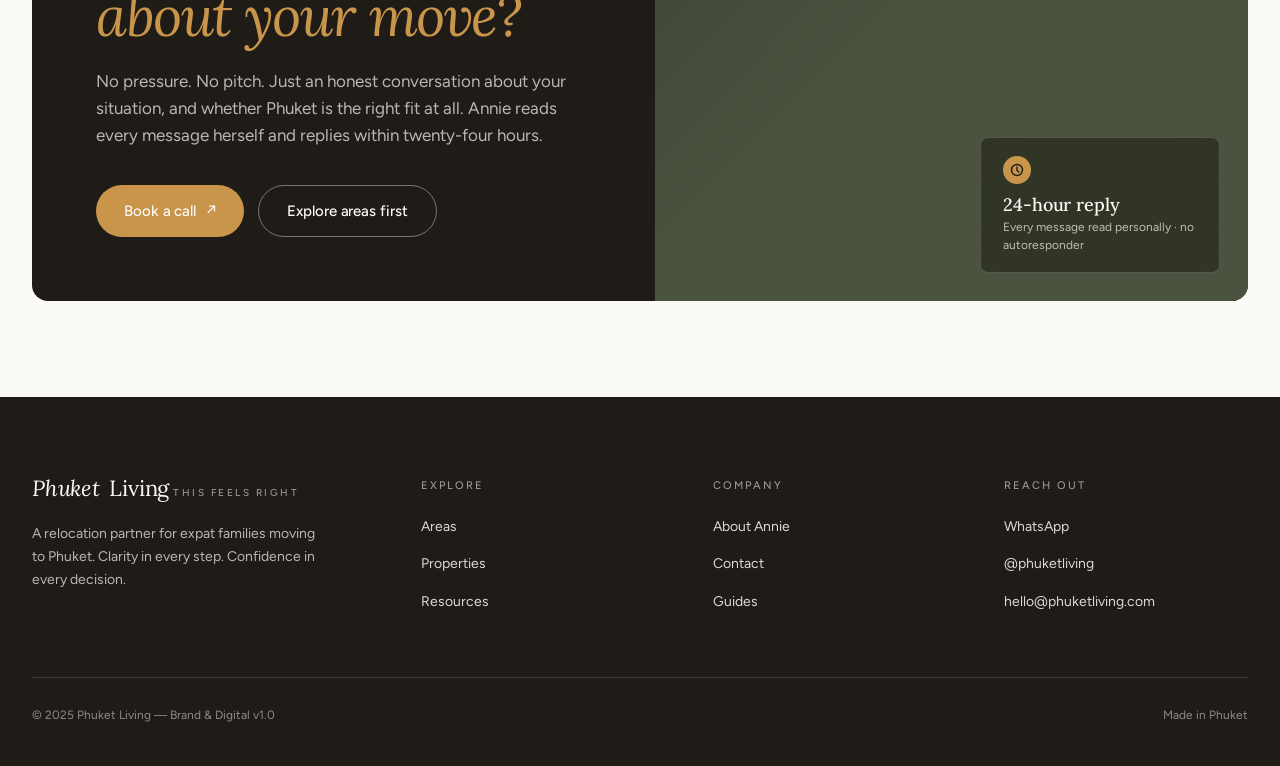
==== commit 39aef8ea: "Redesign CTA block as a split card with image + floating stat The previous CTA was a flat full-width" ====
--- a/about.html
+++ b/about.html
@@ -280,12 +280,28 @@
      ========================================================= -->
 <section class="cta-block">
   <div class="wrap">
-    <span class="eyebrow">Ready when you are</span>
-    <h2>Ready to have a real <em>conversation</em> about your move?</h2>
-    <p class="sub">No pressure. No pitch. Just an honest conversation about your situation, and whether Phuket is the right fit at all.</p>
-    <div class="cta-row">
-      <a href="contact.html" class="btn btn-on-dark">Book a call <span class="arrow">↗</span></a>
-      <a href="areas.html" class="btn btn-ghost-on-dark">Explore areas first</a>
+    <div class="cta-card">
+      <div class="cta-card-content">
+        <span class="cta-card-eyebrow"><span class="dot"></span>Ready when you are</span>
+        <h2>
+          <span class="lead-line">Ready for a real conversation</span>
+          <em>about your move?</em>
+        </h2>
+        <p class="sub">No pressure. No pitch. Just an honest conversation about your situation, and whether Phuket is the right fit at all. Annie reads every message herself and replies within twenty-four hours.</p>
+        <div class="cta-row">
+          <a href="contact.html" class="btn btn-accent">Book a call <span class="arrow">↗</span></a>
+          <a href="areas.html" class="btn btn-ghost-on-dark">Explore areas first</a>
+        </div>
+      </div>
+      <div class="cta-card-image" style="background-image: url('https://images.unsplash.com/photo-1600596542815-ffad4c1539a9?auto=format&fit=crop&w=1400&q=80');">
+        <div class="cta-card-stat">
+          <span class="stat-icon">
+            <svg width="14" height="14" viewBox="0 0 14 14" fill="none"><circle cx="7" cy="7" r="5.5" stroke="currentColor" stroke-width="1.4"/><path d="M7 4v3.5l2 1.5" stroke="currentColor" stroke-width="1.4" stroke-linecap="round"/></svg>
+          </span>
+          <p class="stat-title">24-hour reply</p>
+          <p class="stat-sub">Every message read personally · no autoresponder</p>
+        </div>
+      </div>
     </div>
   </div>
 </section>
--- a/assets/css/main.css
+++ b/assets/css/main.css
@@ -31,7 +31,7 @@
   --r-pill: 999px;
 
   /* Layout */
-  --container: 1200px;
+  --container: 1440px;
   --gutter: 32px;
 
   /* Eyebrow / label tracking */
@@ -1113,6 +1113,609 @@
   .brand-promise { padding: 28px 24px; }
   .pull-quote { padding-left: 18px; margin: 28px 0; }
 }
+
+/* --- Resources page ------------------------------------- */
+
+/* Featured guide */
+.guide-featured {
+  display: grid;
+  grid-template-columns: 5fr 7fr;
+  background: var(--paper);
+  border: 1px solid var(--line);
+  border-radius: var(--r-lg);
+  overflow: hidden;
+  margin-bottom: 64px;
+  transition: border-color .2s, transform .25s;
+}
+.guide-featured:hover { border-color: var(--ink-muted); transform: translateY(-3px); }
+.guide-featured .photo {
+  background-color: var(--olive);
+  background-size: cover;
+  background-position: center;
+  min-height: 360px;
+  position: relative;
+}
+.guide-featured .photo::after {
+  content: '';
+  position: absolute; inset: 0;
+  background: linear-gradient(180deg, rgba(31,28,23,0) 60%, rgba(31,28,23,0.3) 100%);
+}
+.guide-featured .photo .start-badge {
+  position: absolute;
+  top: 24px; left: 24px;
+  z-index: 2;
+  display: inline-flex;
+  align-items: center;
+  gap: 8px;
+  background: var(--ochre);
+  color: var(--paper);
+  font-family: var(--sans);
+  font-size: 11px;
+  font-weight: 600;
+  letter-spacing: 0.18em;
+  text-transform: uppercase;
+  padding: 8px 14px;
+  border-radius: var(--r-pill);
+}
+.guide-featured .body {
+  padding: 48px 48px 44px;
+  display: flex;
+  flex-direction: column;
+  justify-content: center;
+}
+.guide-featured .cat {
+  font-family: var(--sans);
+  font-size: 11px;
+  font-weight: 500;
+  letter-spacing: var(--track-eyebrow);
+  text-transform: uppercase;
+  color: var(--olive);
+  margin-bottom: 18px;
+}
+.guide-featured h3 {
+  font-family: var(--serif);
+  font-size: clamp(28px, 3.2vw, 40px);
+  font-weight: 400;
+  line-height: 1.1;
+  letter-spacing: -0.02em;
+  color: var(--ink);
+  margin-bottom: 18px;
+  max-width: 22ch;
+}
+.guide-featured h3 em { font-style: italic; }
+.guide-featured .desc {
+  font-size: 16px;
+  line-height: 1.65;
+  color: var(--ink-2);
+  margin-bottom: 28px;
+  max-width: 56ch;
+}
+.guide-featured .meta {
+  display: flex;
+  align-items: center;
+  justify-content: space-between;
+  padding-top: 22px;
+  border-top: 1px solid var(--line);
+  font-family: var(--sans);
+  font-size: 13px;
+  color: var(--ink-muted);
+}
+.guide-featured .meta .read-link {
+  color: var(--ink);
+  font-weight: 500;
+  display: inline-flex;
+  align-items: center;
+  gap: 6px;
+}
+
+/* Smaller guide cards in grid */
+.guides-grid {
+  display: grid;
+  grid-template-columns: repeat(3, 1fr);
+  gap: 24px;
+}
+.guide-card {
+  display: flex;
+  flex-direction: column;
+  background: var(--paper);
+  border: 1px solid var(--line);
+  border-radius: var(--r-lg);
+  overflow: hidden;
+  cursor: pointer;
+  transition: border-color .2s, transform .25s;
+}
+.guide-card:hover { border-color: var(--ink-muted); transform: translateY(-3px); }
+.guide-card .photo {
+  aspect-ratio: 16 / 10;
+  background-color: var(--sand);
+  background-size: cover;
+  background-position: center;
+  position: relative;
+}
+.guide-card .photo::after {
+  content: '';
+  position: absolute; inset: 0;
+  background: linear-gradient(180deg, rgba(31,28,23,0) 60%, rgba(31,28,23,0.2) 100%);
+}
+.guide-card .photo.tone-olive { background-color: var(--olive); }
+.guide-card .photo.tone-ochre { background-color: var(--ochre); }
+.guide-card .photo.tone-leaf  { background-color: var(--leaf); }
+.guide-card .photo.tone-clay  { background-color: var(--clay); }
+.guide-card .photo.tone-brown { background-color: var(--brown); }
+.guide-card .body {
+  padding: 24px 26px 22px;
+  display: flex;
+  flex-direction: column;
+  flex: 1;
+}
+.guide-icon {
+  width: 44px;
+  height: 44px;
+  border-radius: var(--r-md);
+  display: flex;
+  align-items: center;
+  justify-content: center;
+  margin-bottom: 22px;
+}
+.guide-icon.tone-olive { background: var(--olive-soft); color: var(--olive); }
+.guide-icon.tone-ochre { background: rgba(201, 149, 75, 0.14); color: var(--ochre-dark); }
+.guide-icon.tone-leaf  { background: rgba(107, 122, 85, 0.14); color: var(--leaf); }
+.guide-icon.tone-clay  { background: rgba(189, 133, 102, 0.14); color: var(--clay); }
+.guide-icon.tone-brown { background: rgba(125, 90, 58, 0.14); color: var(--brown); }
+.guide-card .cat {
+  font-family: var(--sans);
+  font-size: 11px;
+  font-weight: 500;
+  letter-spacing: var(--track-eyebrow);
+  text-transform: uppercase;
+  color: var(--ink-muted);
+  margin-bottom: 10px;
+}
+.guide-card .cat.cat-legal  { color: var(--olive); }
+.guide-card .cat.cat-school { color: var(--leaf); }
+.guide-card .cat.cat-cost   { color: var(--ochre-dark); }
+.guide-card .cat.cat-visa   { color: var(--clay); }
+.guide-card .cat.cat-health { color: var(--brown); }
+.guide-card .cat.cat-life   { color: var(--olive); }
+.guide-card h4 {
+  font-family: var(--serif);
+  font-size: 22px;
+  font-weight: 400;
+  letter-spacing: -0.01em;
+  line-height: 1.2;
+  color: var(--ink);
+  margin-bottom: 12px;
+}
+.guide-card .desc {
+  font-size: 14px;
+  line-height: 1.6;
+  color: var(--ink-2);
+  margin-bottom: 20px;
+  flex: 1;
+}
+.guide-card .foot {
+  display: flex;
+  justify-content: space-between;
+  align-items: center;
+  padding-top: 16px;
+  border-top: 1px solid var(--line);
+  font-family: var(--sans);
+  font-size: 12px;
+  color: var(--ink-muted);
+}
+.guide-card .foot .read {
+  color: var(--ink);
+  font-weight: 500;
+  display: inline-flex;
+  align-items: center;
+  gap: 6px;
+}
+
+/* FAQ accordion */
+.faq-list {
+  background: var(--paper);
+  border: 1px solid var(--line);
+  border-radius: var(--r-lg);
+  overflow: hidden;
+}
+.faq-item {
+  border-bottom: 1px solid var(--line);
+}
+.faq-item:last-child { border-bottom: none; }
+.faq-q {
+  display: flex;
+  justify-content: space-between;
+  align-items: center;
+  gap: 24px;
+  padding: 28px 32px;
+  cursor: pointer;
+  width: 100%;
+  text-align: left;
+  background: var(--paper);
+  font-family: var(--serif);
+  font-size: 20px;
+  font-weight: 400;
+  letter-spacing: -0.01em;
+  color: var(--ink);
+  line-height: 1.3;
+  transition: background .15s;
+}
+.faq-q:hover { background: var(--sand); }
+.faq-toggle {
+  width: 32px; height: 32px;
+  border-radius: 50%;
+  background: var(--sand);
+  border: 1px solid var(--line);
+  display: inline-flex;
+  align-items: center;
+  justify-content: center;
+  flex-shrink: 0;
+  font-size: 18px;
+  color: var(--ink);
+  transition: transform .25s, background .15s;
+}
+.faq-item.open .faq-toggle {
+  transform: rotate(45deg);
+  background: var(--ink);
+  color: var(--paper);
+  border-color: var(--ink);
+}
+.faq-a {
+  max-height: 0;
+  overflow: hidden;
+  transition: max-height .3s ease;
+}
+.faq-a-inner {
+  padding: 0 32px 28px 32px;
+  font-size: 15px;
+  line-height: 1.7;
+  color: var(--ink-2);
+  max-width: 75ch;
+}
+.faq-item.open .faq-a {
+  max-height: 600px;
+}
+
+@media (max-width: 1024px) {
+  .guide-featured { grid-template-columns: 1fr; }
+  .guide-featured .photo { min-height: 280px; }
+  .guide-featured .body { padding: 36px 32px; }
+  .guides-grid { grid-template-columns: repeat(2, 1fr); }
+}
+@media (max-width: 720px) {
+  .guides-grid { grid-template-columns: 1fr; }
+  .guide-featured .body { padding: 28px 22px; }
+  .faq-q { padding: 22px 22px; font-size: 17px; }
+  .faq-a-inner { padding: 0 22px 22px 22px; }
+}
+
+/* --- Contact page --------------------------------------- */
+.contact-wrap {
+  display: grid;
+  grid-template-columns: minmax(0, 1.55fr) minmax(0, 1fr);
+  gap: 64px;
+  padding: 80px 0 96px;
+}
+
+.form-card {
+  background: var(--paper);
+  border: 1px solid var(--line);
+  border-radius: var(--r-lg);
+  padding: 48px 52px 44px;
+}
+
+.field-row {
+  display: grid;
+  grid-template-columns: 1fr 1fr;
+  gap: 20px;
+}
+.field {
+  margin-bottom: 26px;
+}
+.field-row .field { margin-bottom: 0; }
+.field-row { margin-bottom: 26px; }
+
+.field-label {
+  font-family: var(--sans);
+  font-size: 11px;
+  font-weight: 500;
+  letter-spacing: var(--track-eyebrow);
+  text-transform: uppercase;
+  color: var(--ink-muted);
+  margin-bottom: 12px;
+  display: block;
+}
+
+.field-input,
+.field-select,
+.field-textarea {
+  width: 100%;
+  padding: 14px 18px;
+  border: 1px solid var(--line);
+  border-radius: var(--r-md);
+  font-family: var(--sans);
+  font-size: 15px;
+  color: var(--ink);
+  background: var(--paper);
+  transition: border-color .15s;
+  -webkit-appearance: none;
+  -moz-appearance: none;
+  appearance: none;
+}
+.field-input::placeholder,
+.field-textarea::placeholder { color: var(--ink-muted); }
+.field-input:focus,
+.field-select:focus,
+.field-textarea:focus {
+  outline: none;
+  border-color: var(--olive);
+}
+.field-input.error,
+.field-select.error { border-color: #B43F3F; }
+.field-textarea {
+  min-height: 120px;
+  resize: vertical;
+  line-height: 1.55;
+  font-family: var(--sans);
+}
+.field-select {
+  cursor: pointer;
+  background-image: url("data:image/svg+xml,%3Csvg xmlns='http://www.w3.org/2000/svg' width='12' height='8' viewBox='0 0 12 8'%3E%3Cpath d='M1 1l5 5 5-5' stroke='%237A7365' stroke-width='1.4' fill='none' stroke-linecap='round'/%3E%3C/svg%3E");
+  background-repeat: no-repeat;
+  background-position: right 18px center;
+  padding-right: 44px;
+}
+.field-hint {
+  font-size: 12px;
+  color: var(--ink-muted);
+  margin-top: 8px;
+}
+
+.chip-row {
+  display: flex;
+  gap: 8px;
+  flex-wrap: wrap;
+}
+
+.submit-row { margin-top: 32px; }
+.submit-btn {
+  width: 100%;
+  height: 56px;
+  border-radius: var(--r-pill);
+  background: var(--ink);
+  color: var(--paper);
+  font-family: var(--sans);
+  font-size: 15px;
+  font-weight: 500;
+  display: inline-flex;
+  align-items: center;
+  justify-content: center;
+  gap: 10px;
+  transition: background .15s;
+}
+.submit-btn:hover { background: var(--ink-2); }
+.reassure {
+  font-size: 13px;
+  color: var(--ink-muted);
+  text-align: center;
+  margin-top: 16px;
+}
+
+/* Sidebar */
+.contact-sidebar { display: grid; gap: 0; }
+
+.next-steps {
+  display: grid;
+  gap: 24px;
+  margin-bottom: 8px;
+}
+.next-step {
+  display: grid;
+  grid-template-columns: 36px 1fr;
+  gap: 18px;
+  align-items: flex-start;
+}
+.next-step-num {
+  width: 36px;
+  height: 36px;
+  border-radius: 50%;
+  background: var(--olive-soft);
+  border: 1px solid rgba(74,83,64,0.18);
+  color: var(--olive);
+  display: flex;
+  align-items: center;
+  justify-content: center;
+  font-family: var(--serif);
+  font-size: 15px;
+  font-style: italic;
+  font-weight: 500;
+  flex-shrink: 0;
+}
+.next-step-title {
+  font-family: var(--sans);
+  font-size: 14px;
+  font-weight: 500;
+  color: var(--ink);
+  margin-bottom: 4px;
+  letter-spacing: -0.005em;
+}
+.next-step-desc {
+  font-size: 13px;
+  line-height: 1.6;
+  color: var(--ink-muted);
+}
+
+.annie-card {
+  background: var(--sand);
+  border: 1px solid var(--line);
+  border-radius: var(--r-lg);
+  padding: 26px 28px 24px;
+  margin-top: 36px;
+  display: flex;
+  gap: 16px;
+  align-items: flex-start;
+}
+.annie-avatar {
+  width: 48px;
+  height: 48px;
+  border-radius: 50%;
+  background: var(--olive-soft);
+  border: 1px solid rgba(74,83,64,0.18);
+  display: flex;
+  align-items: center;
+  justify-content: center;
+  font-family: var(--serif);
+  font-style: italic;
+  color: var(--olive);
+  font-size: 22px;
+  flex-shrink: 0;
+}
+.annie-quote {
+  font-family: var(--serif);
+  font-style: italic;
+  font-size: 15px;
+  line-height: 1.5;
+  color: var(--ink);
+  margin-bottom: 8px;
+  letter-spacing: -0.005em;
+}
+.annie-name {
+  font-family: var(--sans);
+  font-size: 12px;
+  color: var(--ink-muted);
+}
+
+.direct-contact {
+  margin-top: 36px;
+  padding-top: 32px;
+  border-top: 1px solid var(--line);
+}
+.direct-contact h5 {
+  font-family: var(--sans);
+  font-size: 11px;
+  font-weight: 500;
+  letter-spacing: var(--track-eyebrow);
+  text-transform: uppercase;
+  color: var(--ink-muted);
+  margin-bottom: 14px;
+}
+.direct-link {
+  display: flex;
+  align-items: center;
+  gap: 14px;
+  padding: 14px 0;
+  border-bottom: 1px solid var(--line);
+  transition: color .15s;
+}
+.direct-link:last-child { border-bottom: none; }
+.direct-link .icon {
+  width: 38px; height: 38px;
+  border-radius: var(--r-md);
+  background: var(--sand);
+  display: flex;
+  align-items: center;
+  justify-content: center;
+  flex-shrink: 0;
+  color: var(--olive);
+}
+.direct-link .meta { flex: 1; min-width: 0; }
+.direct-link .label {
+  font-family: var(--sans);
+  font-size: 11px;
+  font-weight: 500;
+  letter-spacing: var(--track-eyebrow);
+  text-transform: uppercase;
+  color: var(--ink-muted);
+  margin-bottom: 3px;
+}
+.direct-link .value {
+  font-family: var(--serif);
+  font-style: italic;
+  font-size: 16px;
+  color: var(--ink);
+  letter-spacing: -0.005em;
+}
+.direct-link:hover .value { color: var(--olive); }
+
+/* Success view */
+.success-view {
+  display: none;
+  text-align: center;
+  padding: 96px 24px 120px;
+}
+.success-view.show { display: block; }
+.success-icon {
+  width: 72px;
+  height: 72px;
+  border-radius: 50%;
+  background: var(--olive);
+  display: flex;
+  align-items: center;
+  justify-content: center;
+  margin: 0 auto 32px;
+  color: var(--paper);
+}
+.success-h {
+  font-family: var(--serif);
+  font-size: clamp(32px, 4.5vw, 56px);
+  letter-spacing: -0.025em;
+  line-height: 1.05;
+  color: var(--ink);
+  margin-bottom: 18px;
+  max-width: 18ch;
+  margin-left: auto;
+  margin-right: auto;
+}
+.success-h em { font-style: italic; }
+.success-sub {
+  font-size: 17px;
+  color: var(--ink-2);
+  max-width: 52ch;
+  margin: 0 auto 36px;
+  line-height: 1.6;
+}
+.success-detail {
+  background: var(--sand);
+  border: 1px solid var(--line);
+  border-radius: var(--r-lg);
+  padding: 28px 32px;
+  max-width: 540px;
+  margin: 0 auto 36px;
+  text-align: left;
+}
+.success-detail .label {
+  font-family: var(--sans);
+  font-size: 11px;
+  font-weight: 500;
+  letter-spacing: var(--track-eyebrow);
+  text-transform: uppercase;
+  color: var(--olive);
+  margin-bottom: 10px;
+  display: block;
+}
+.success-detail p {
+  font-size: 15px;
+  line-height: 1.65;
+  color: var(--ink-2);
+}
+.success-actions {
+  display: flex;
+  gap: 14px;
+  justify-content: center;
+  flex-wrap: wrap;
+}
+
+@media (max-width: 1024px) {
+  .contact-wrap { grid-template-columns: 1fr; gap: 48px; padding: 56px 0 80px; }
+  .form-card { padding: 36px 32px 32px; }
+}
+@media (max-width: 720px) {
+  .form-card { padding: 28px 22px 26px; }
+  .field-row { grid-template-columns: 1fr; gap: 0; }
+  .field-row .field { margin-bottom: 26px; }
+  .annie-card { padding: 22px 22px; }
+  .success-view { padding: 64px 20px 80px; }
+}
 .hero .eyebrow { margin-bottom: 24px; color: var(--olive); }
 .hero h1 {
   font-family: var(--serif);
@@ -1139,7 +1742,7 @@
   margin-top: 56px;
   background: var(--sand);
   border-radius: var(--r-pill);
-  padding: 14px 14px 14px 28px;
+  padding: 10px 10px 10px 28px;
   display: grid;
   grid-template-columns: 1fr 1fr 1fr auto;
   gap: 0;
@@ -1148,12 +1751,14 @@
   border: 1px solid var(--line);
 }
 .inline-search .field {
-  padding: 6px 18px;
+  padding: 0 18px;
   border-right: 1px solid var(--line);
   display: flex;
   flex-direction: column;
-  gap: 2px;
+  justify-content: center;
+  gap: 4px;
   cursor: pointer;
+  height: 52px;
 }
 .inline-search .field:first-child { padding-left: 0; }
 .inline-search .field:nth-last-child(2) { border-right: none; }
@@ -1167,20 +1772,25 @@
 .inline-search .field-v {
   font-size: 14px;
   color: var(--ink);
+  line-height: 1.2;
 }
 .inline-search .find-btn {
   display: inline-flex;
   align-items: center;
   justify-content: center;
-  gap: 8px;
+  gap: 10px;
   height: 52px;
-  padding: 0 26px;
+  padding: 0 40px;
+  min-width: 200px;
   border-radius: var(--r-pill);
   background: var(--ink);
   color: var(--paper);
-  font-size: 14px;
-  font-weight: 500;
-}
+  font-size: 15px;
+  font-weight: 500;
+  letter-spacing: -0.005em;
+  transition: background .15s;
+}
+.inline-search .find-btn:hover { background: var(--ink-2); }
 
 /* --- Cards: Editorial property -------------------------- */
 .cards-grid {
@@ -1360,18 +1970,39 @@
   border-radius: 4px;
 }
 .area-card .body {
-  padding: 24px 24px 18px;
+  padding: 24px 24px 20px;
   display: flex;
   flex-direction: column;
-  gap: 8px;
+  gap: 12px;
   flex: 1;
 }
-.area-card .body .name {
+.area-card .body-head {
+  display: flex;
+  justify-content: space-between;
+  align-items: flex-start;
+  gap: 18px;
+}
+.area-card .body-head .name {
   font-family: var(--serif);
   font-size: 26px;
   letter-spacing: -0.01em;
   color: var(--ink);
-}
+  line-height: 1.05;
+}
+.area-card .body-head .link {
+  font-family: var(--sans);
+  font-size: 13px;
+  font-weight: 500;
+  color: var(--ink);
+  display: inline-flex;
+  align-items: center;
+  gap: 6px;
+  white-space: nowrap;
+  flex-shrink: 0;
+  margin-top: 6px;
+}
+.area-card .body-head .link .arrow { transition: transform .2s ease; }
+.area-card:hover .body-head .link .arrow { transform: translate(2px, -2px); }
 .area-card .body .desc {
   font-size: 14px;
   color: var(--ink-2);
@@ -1397,19 +2028,15 @@
   margin-top: 3px;
 }
 .area-card .foot {
-  display: flex;
-  align-items: center;
-  justify-content: space-between;
-  padding: 14px 24px 22px;
+  padding: 14px 24px 20px;
   border-top: 1px solid var(--line);
 }
-.area-card .foot .link {
-  font-size: 13px;
-  font-weight: 500;
-  color: var(--ink);
-  display: inline-flex; align-items: center; gap: 6px;
-}
-.area-card .foot .count { font-size: 12px; color: var(--ink-muted); }
+.area-card .foot .count {
+  font-family: var(--sans);
+  font-size: 12px;
+  color: var(--ink-muted);
+  letter-spacing: 0.02em;
+}
 
 /* --- Steps ---------------------------------------------- */
 .steps {
@@ -1595,29 +2222,151 @@
   border: 1px solid var(--line);
 }
 
-/* --- Footer CTA (dark olive) ---------------------------- */
+/* --- Footer CTA (split card with image) ----------------- */
 .cta-block {
-  background: var(--olive);
+  background: var(--paper);
+  padding: 96px 0;
+}
+
+.cta-card {
+  background: var(--ink);
+  border-radius: var(--r-lg);
+  display: grid;
+  grid-template-columns: 1.05fr 1fr;
+  overflow: hidden;
+  position: relative;
+  min-height: 480px;
+}
+
+.cta-card-content {
+  padding: 72px 64px 64px;
   color: var(--paper);
-  padding: 120px 0;
-}
-.cta-block .eyebrow { color: rgba(251,250,246,0.65); }
-.cta-block h2 {
-  font-family: var(--serif);
-  font-size: clamp(36px, 5vw, 64px);
-  line-height: 1.05;
-  letter-spacing: -0.02em;
+  display: flex;
+  flex-direction: column;
+  justify-content: center;
+}
+
+.cta-card-eyebrow {
+  display: inline-flex;
+  align-items: center;
+  gap: 10px;
+  background: rgba(201, 149, 75, 0.15);
+  border: 1px solid rgba(201, 149, 75, 0.32);
+  color: var(--ochre);
+  padding: 8px 16px 8px 14px;
+  border-radius: var(--r-pill);
+  font-family: var(--sans);
+  font-size: 11px;
+  font-weight: 600;
+  letter-spacing: 0.18em;
+  text-transform: uppercase;
+  margin-bottom: 28px;
+  align-self: flex-start;
+}
+.cta-card-eyebrow .dot {
+  width: 8px;
+  height: 8px;
+  border-radius: 50%;
+  background: var(--ochre);
+  flex-shrink: 0;
+}
+
+.cta-card h2 {
+  font-family: var(--serif);
+  font-weight: 400;
+  font-size: clamp(34px, 4.4vw, 56px);
+  line-height: 1.0;
+  letter-spacing: -0.025em;
   color: var(--paper);
-  margin: 14px 0 20px;
-  max-width: 18ch;
-}
-.cta-block .sub {
-  color: rgba(251,250,246,0.75);
+  margin-bottom: 24px;
+}
+.cta-card h2 .lead-line { display: block; }
+.cta-card h2 em {
+  font-style: italic;
+  color: var(--ochre);
+  display: block;
+}
+
+.cta-card .sub {
+  font-size: 17px;
+  color: rgba(251, 250, 246, 0.7);
+  line-height: 1.6;
+  margin-bottom: 36px;
+  max-width: 44ch;
+}
+
+.cta-card .cta-row {
+  display: flex;
+  gap: 14px;
+  flex-wrap: wrap;
+}
+
+.cta-card-image {
+  position: relative;
+  background-size: cover;
+  background-position: center;
+  background-color: var(--olive);
+  min-height: 320px;
+}
+.cta-card-image::after {
+  content: '';
+  position: absolute;
+  inset: 0;
+  background: linear-gradient(135deg, rgba(31,28,23,0.35) 0%, rgba(31,28,23,0) 50%);
+}
+
+.cta-card-stat {
+  position: absolute;
+  bottom: 28px;
+  right: 28px;
+  background: rgba(31, 28, 23, 0.55);
+  backdrop-filter: blur(20px) saturate(140%);
+  -webkit-backdrop-filter: blur(20px) saturate(140%);
+  border: 1px solid rgba(251, 250, 246, 0.18);
+  border-radius: var(--r-md);
+  padding: 18px 22px;
+  color: var(--paper);
+  max-width: 240px;
+  z-index: 2;
+}
+.cta-card-stat .stat-icon {
+  display: inline-flex;
+  align-items: center;
+  justify-content: center;
+  width: 28px;
+  height: 28px;
+  border-radius: 50%;
+  background: var(--ochre);
+  color: var(--ink);
+  margin-bottom: 10px;
+}
+.cta-card-stat .stat-title {
+  font-family: var(--serif);
   font-size: 18px;
-  max-width: 50ch;
-  margin-bottom: 40px;
-}
-.cta-block .cta-row { display: flex; gap: 14px; flex-wrap: wrap; }
+  letter-spacing: -0.005em;
+  font-weight: 500;
+  margin-bottom: 4px;
+  line-height: 1.2;
+}
+.cta-card-stat .stat-sub {
+  font-family: var(--sans);
+  font-size: 12px;
+  color: rgba(251, 250, 246, 0.7);
+  line-height: 1.45;
+}
+
+@media (max-width: 1024px) {
+  .cta-card { grid-template-columns: 1fr; min-height: 0; }
+  .cta-card-content { padding: 56px 40px 48px; }
+  .cta-card-image { min-height: 320px; }
+}
+@media (max-width: 720px) {
+  .cta-block { padding: 64px 0; }
+  .cta-card-content { padding: 40px 28px 36px; }
+  .cta-card-image { min-height: 240px; }
+  .cta-card-stat { bottom: 16px; right: 16px; padding: 14px 16px; max-width: 200px; }
+  .cta-card-stat .stat-title { font-size: 15px; }
+}
 
 /* --- Site footer ---------------------------------------- */
 .site-foot {
